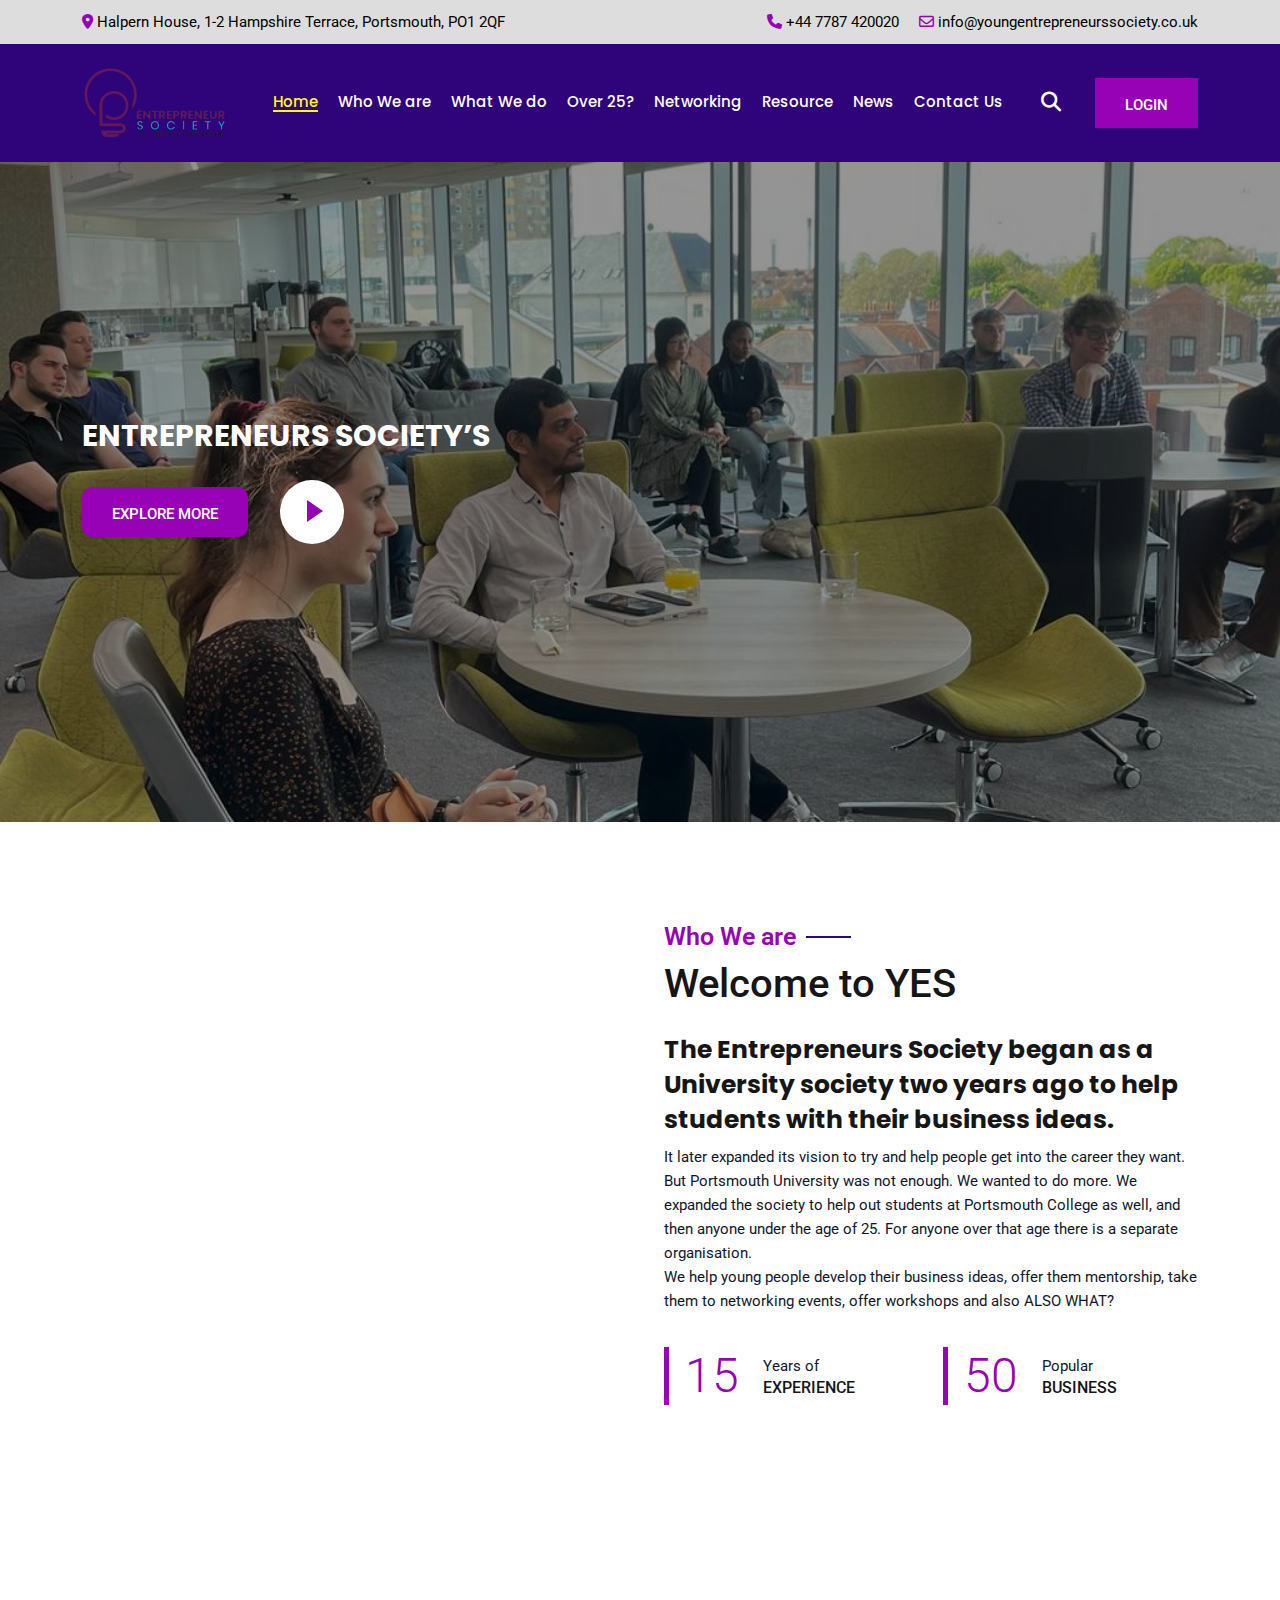
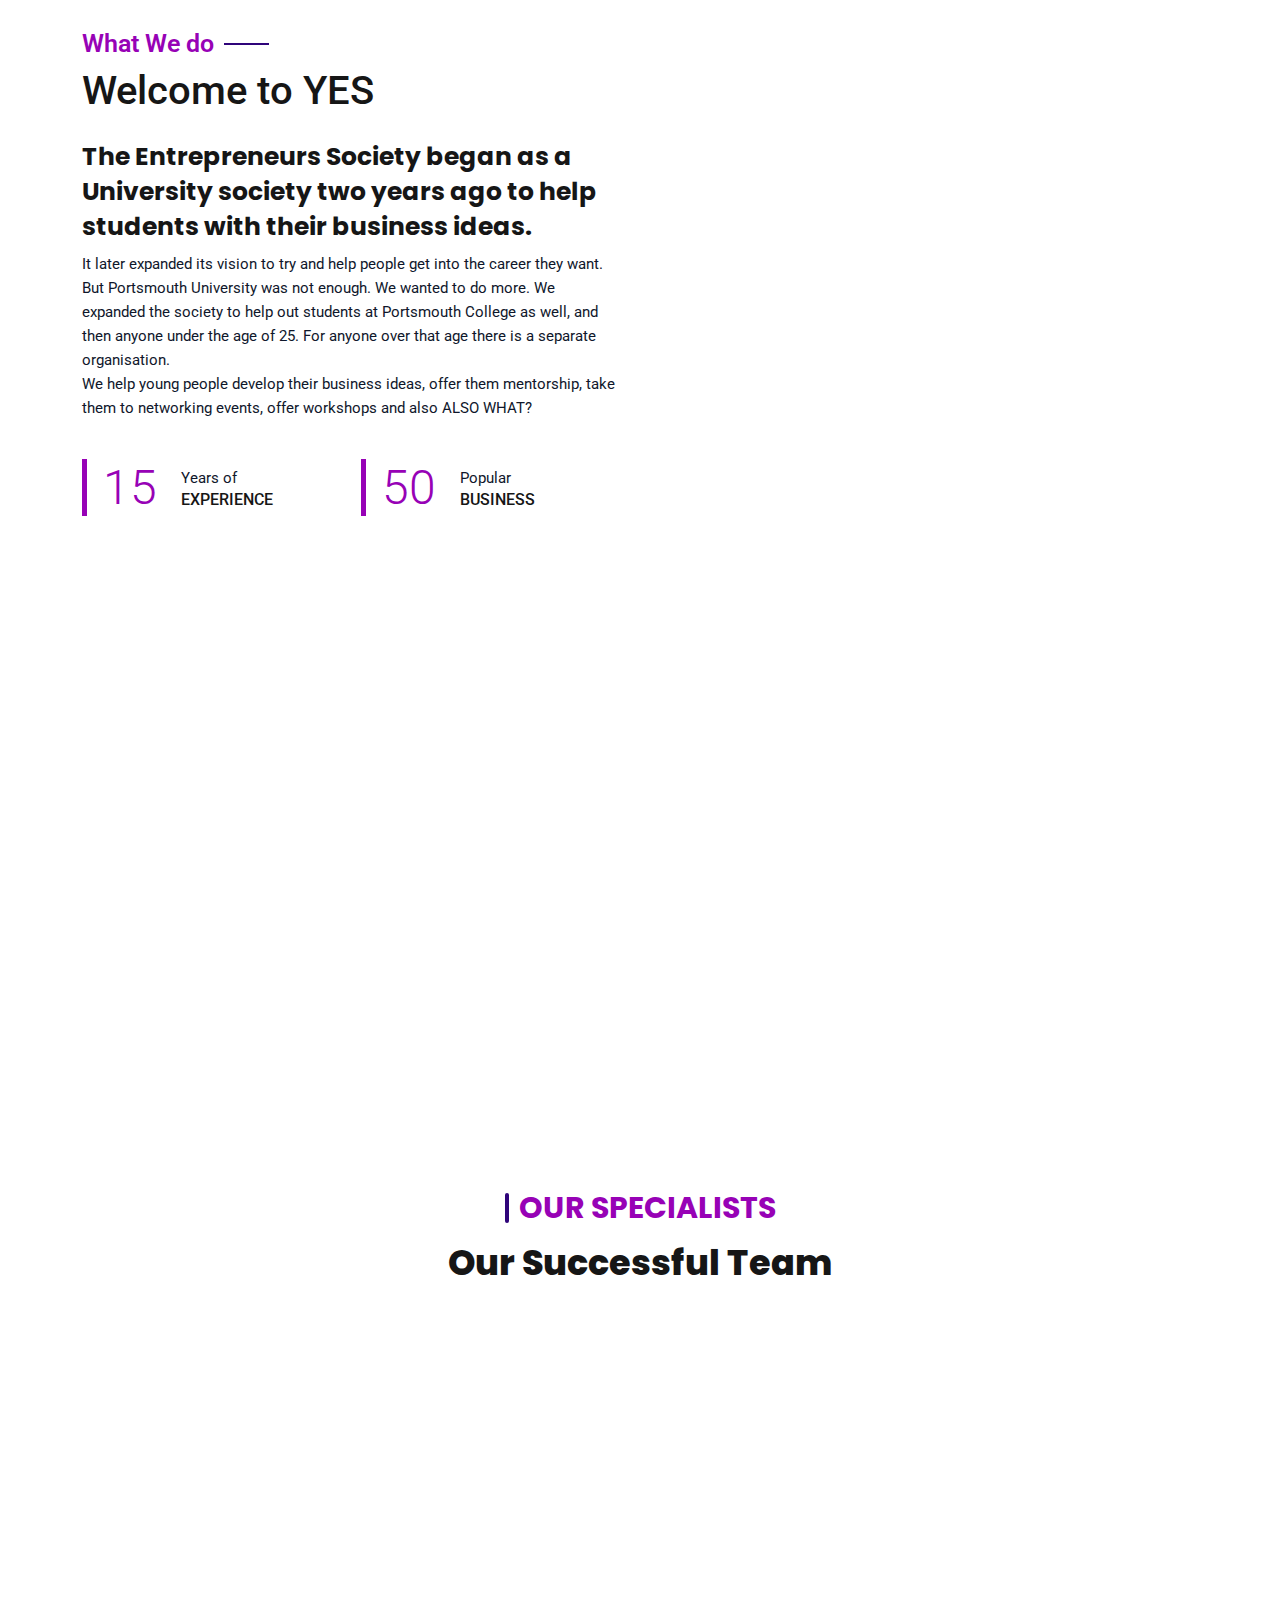
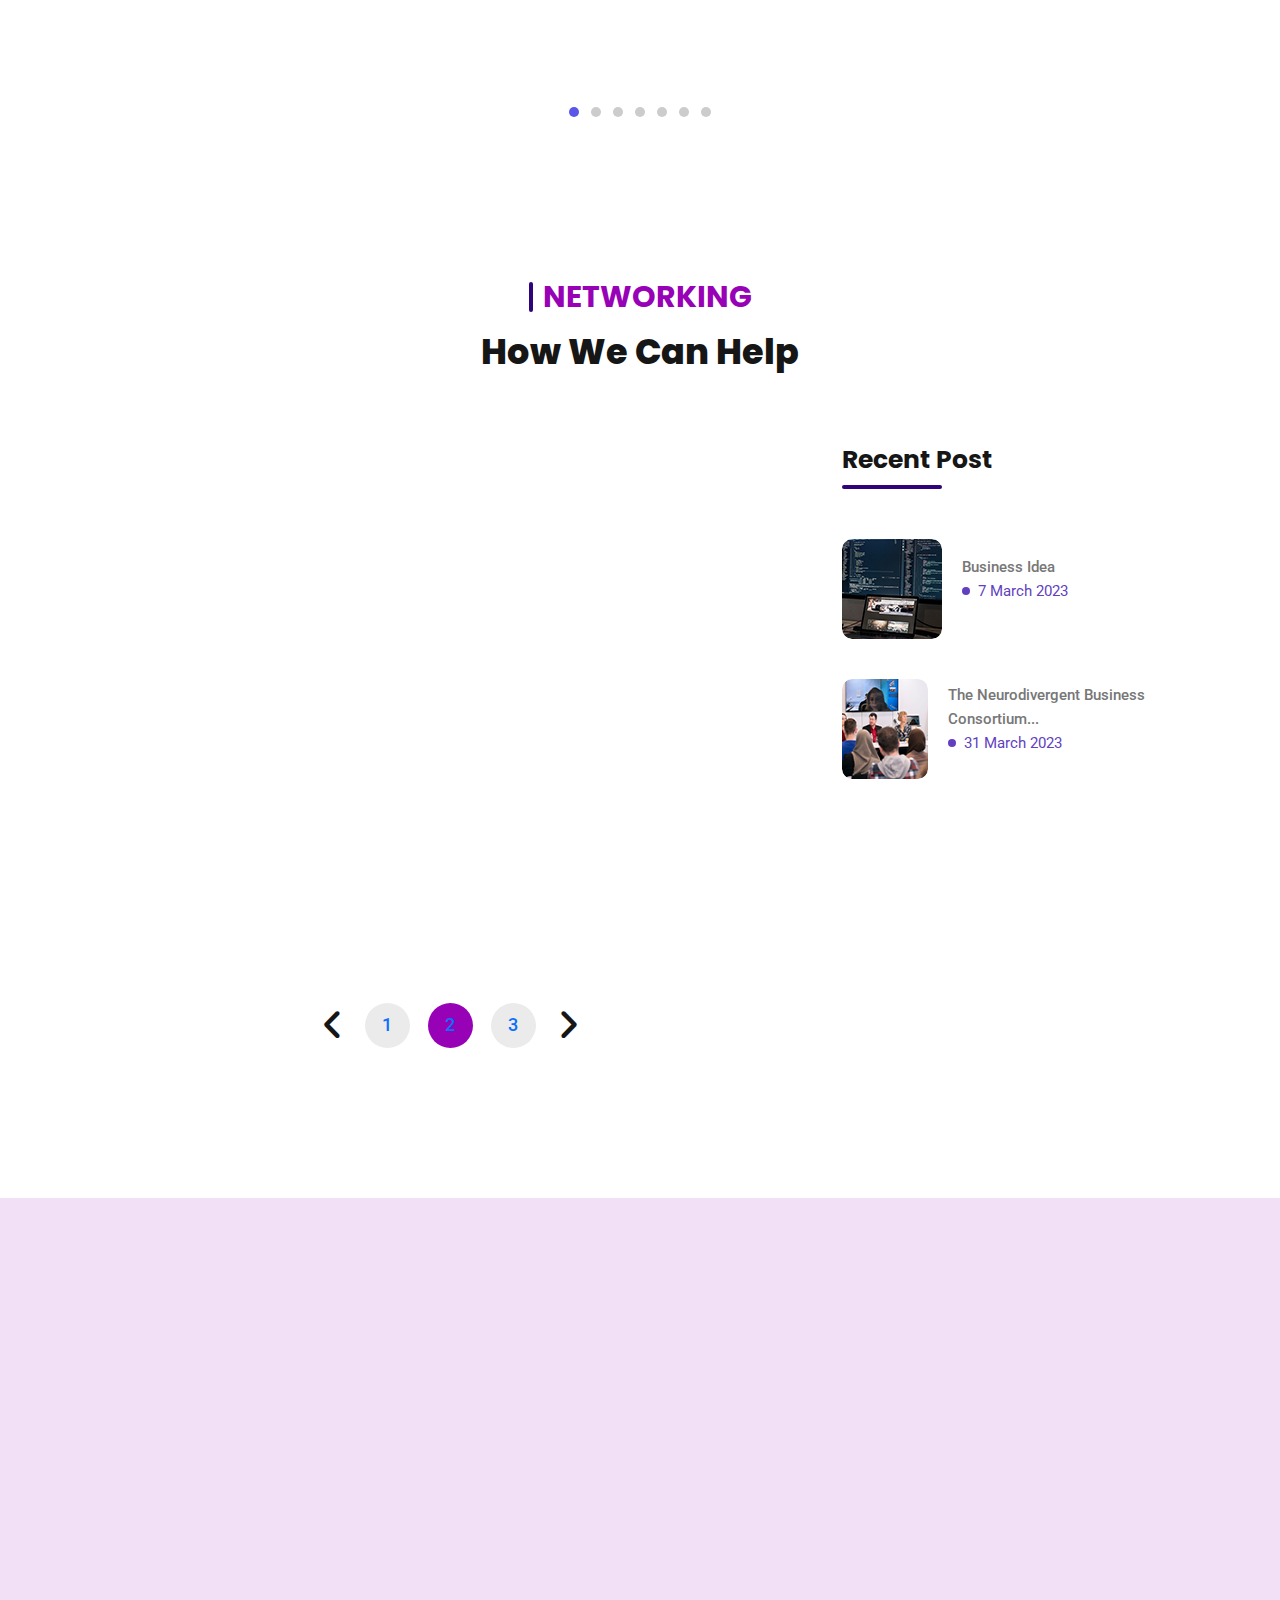
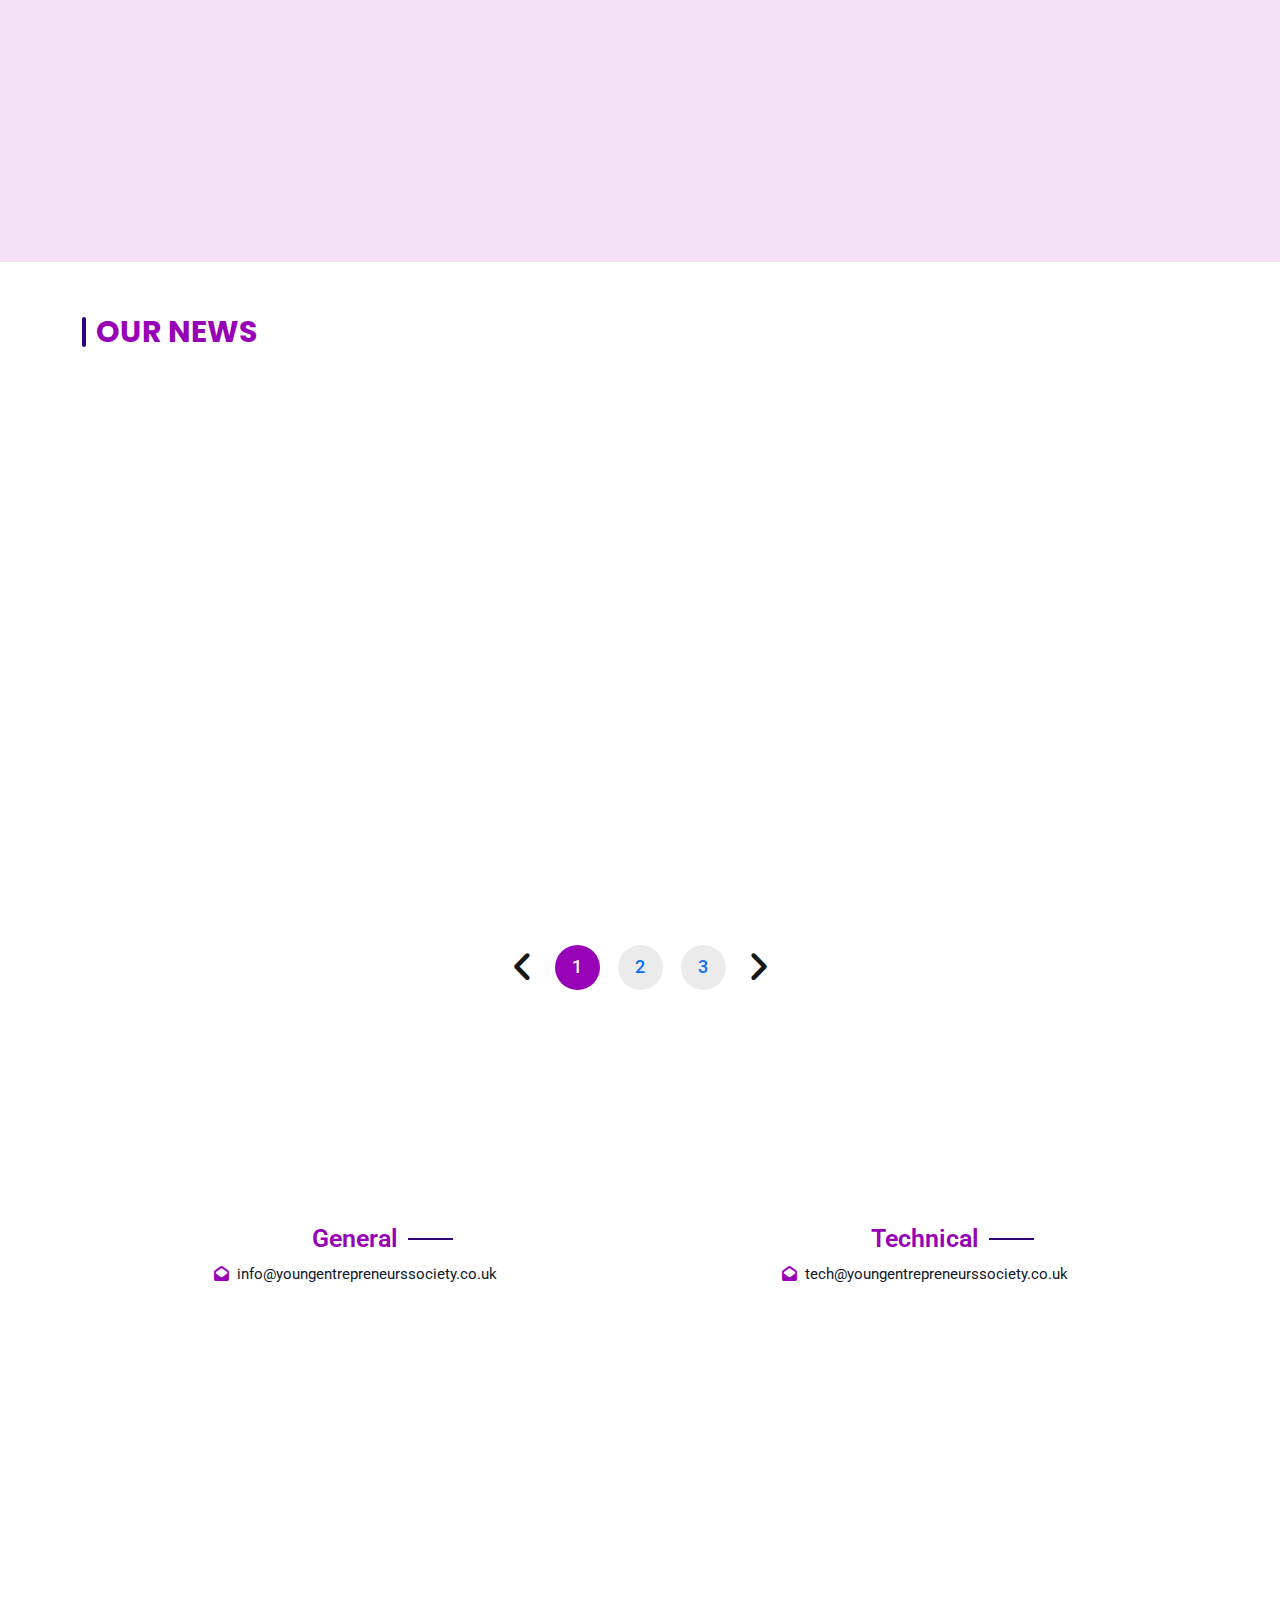
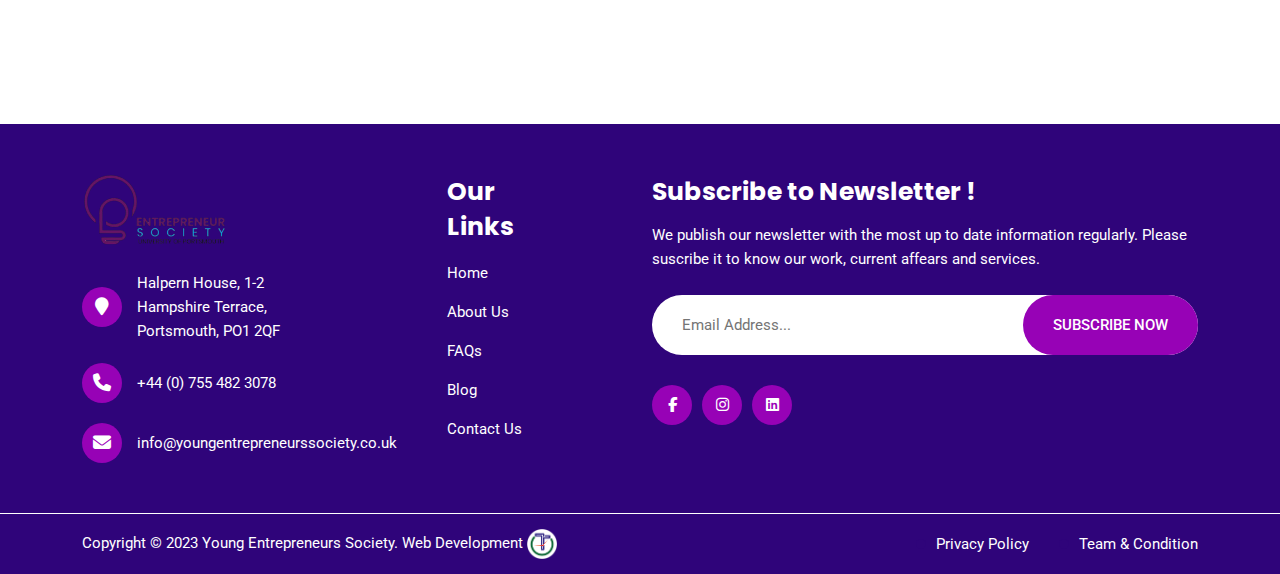
==== index.html @ 1c24e692 "first commit" ====
<!DOCTYPE html>
<html lang="en">

<head>
    <title>YES</title>
    <meta name="keywords" content="YES" />
    <meta name="description" content="YES" />
    <meta name="viewport" content="width=device-width, initial-scale=1, maximum-scale=1" />

    <!-- FavIcon CSS -->
    <link rel="icon" href="assets/images/favicon2.png" type="image/gif" sizes="16x16">

    <!--Bootstrap CSS-->
    <link rel="stylesheet" type="text/css" href="assets/css/bootstrap.min.css">

    <!--Google Fonts CSS-->
    <link rel="preconnect" href="https://fonts.googleapis.com">
    <link rel="preconnect" href="https://fonts.gstatic.com" crossorigin>
    <link
        href="https://fonts.googleapis.com/css2?family=Poppins:ital,wght@0,100;0,200;0,300;0,400;0,500;0,600;0,700;0,800;0,900;1,100;1,200;1,300;1,400;1,500;1,600;1,700;1,800;1,900&family=Roboto:ital,wght@0,100;0,300;0,400;0,500;0,700;0,900;1,100;1,300;1,400;1,500;1,700;1,900&display=swap"
        rel="stylesheet">

    <!--Font Awesome Icon CSS-->
    <!--Font Awesome Icon CSS-->
    <link rel="stylesheet" type="text/css"
        href="https://cdnjs.cloudflare.com/ajax/libs/font-awesome/6.4.0/css/all.min.css">

    <!-- Slick Slider CSS -->
    <link rel="stylesheet" type="text/css" href="assets/css/slick.css">
    <link rel="stylesheet" type="text/css" href="assets/css/slick-theme.css">
    <!-- Slick Slider CSS -->
    <link rel="stylesheet" type="text/css" href="assets/css/owl.carousel.min.css">
    <link rel="stylesheet" type="text/css" href="assets/css/owl.theme.default.min.css">

    <!-- Wow Animation CSS -->
    <link rel="stylesheet" type="text/css" href="assets/css/animate.min.css">

    <!-- Magnific Popup CSS -->
    <link rel="stylesheet" type="text/css" href="assets/css/magnific-popup.min.css">

    <!-- Main Style CSS  -->
    <link rel="stylesheet" type="text/css" href="assets/css/style.css">
</head>

<body>

    <div class="top-bar">
        <div class="container">
            <div class="row">
                <div class="col-md-6">
                    <div class="top-location">
                        <a href="#">
                            <i class="fa-solid fa-location-dot"></i>
                            Halpern House, 1-2 Hampshire Terrace, Portsmouth, PO1 2QF
                        </a>
                    </div>
                </div>
                <div class="col-md-6 text-end">
                    <div class="top-location">

                        <a href="tel:02380 80220127">

                            <i class="fas fa-phone"></i>
                            +44 7787 420020
                        </a>
                        <a class="ms-3" href="mailto:westquay@kwackers.co.uk">
                            <i class="fa-regular fa-envelope"></i>
                            info@youngentrepreneurssociety.co.uk
                        </a>
                    </div>
                </div>
            </div>
        </div>
    </div>
   
    <!-- Header Start -->
<header class="site-header-two">
    <!--Navbar Start  -->
    <div class="header-bottom-two">
        <div class="container">
            <div class="row align-items-center">
                <div class="col-xl-2 col-lg-2">
                    <!-- Sit Logo Start -->
                    <div class="site-branding-two">
                        <a href="index.html" title="Morbizz">
                            <img src="assets/images/YES.png" alt="Logo" style="width: 150px;">
                            <!-- <img src="assets/images/logo_white-two.png" alt="Logo"> -->
                            <img src="assets/images/YES.png" class="sticky-logo-two" alt="Logo">
                        </a>
                    </div>
                    <!-- Sit Logo End -->
                </div>
                <div class="col-xl-10 col-lg-10">
                    <div class="header-menu-two">
                        <nav class="main-navigation-two">
                            <button class="toggle-button-two">
                                <span></span>
                                <span class="toggle-width-two"></span>
                                <span></span>
                            </button>
                           <ul class="menu">
                            <li class="sub-items-two active">
                                <a href="index.html" title="Home">Home</a>
                             
                                </li>
                                <li class="sub-items-two">
                                    <a href="we-are.html" title="About Us">Who We are</a>
                              
                                    </li>
                               <li class="sub-items-two">
                                <a href="we-do.html" title="Services">What We do</a>
                                </li>
                                <li class="sub-items-two">
                                    <a href="over-25.html" title="Pages">Over 25?</a>

                                </li>
                                <li class="sub-items-two">
                                    <a href="networking.html" title="Pages">Networking</a>

                                </li>
                               <li class="sub-items-two">
                                    <a href="resource.html"   title="Pages">Resource</a>

                                </li>
                                <li class="sub-items-two">
                                    <a href="news.html" title="Blog">News</a>
      
                                </li>
                                <li class="sub-items-two">
                                    <a href="contact.html" title="Contact Us">Contact Us</a>
          
                                </li>
                           </ul> 
                        </nav>
                        
                        <div class="search-box-two">
                            <div class="search-icon-two">
                                <a href="javascript:void(0);" title="Search"><i class="fa fa-search" aria-hidden="true"></i></a>
                            </div>
                            <div class="search-input-two">
                                <div class="search-input-box-two">
                                    <form>
                                        <input type="text" name="search" class="form-input-two" placeholder="Search Here..." required>
                                        <button type="submit" class="sec-btn-two"><span><i class="fa fa-search" aria-hidden="true"></i></span></button>
                                    </form>
                                </div>
                            </div>
                        </div>
                        
                        <div class="black-shadow-two"></div>
                         <div class="header-btn">
                                <button type="button" class="sec-btn-two rounded-0 border-0" data-bs-toggle="modal" data-bs-target="#exampleModal">
                                    Login
                                  </button>
                            </div>
                    </div>
                </div>
            </div>
        </div>
    </div>
    <!--Navbar End  -->
 </header>
<!-- Header End -->


<!--Banner Start-->
<section class="main-banner" id="banner">

    <div class="container">
        <div class="row align-items-center">
            <div class="col-lg-8 ">
                <div class="banner-content-two">
                    <div class="subtitle wow fadeInUp">
                        <!-- <div class="subtitle-line-two"></div> -->
                        <h2 class="h2-subtitle-two text-white">
                            <span class="wow fadeInUp" data-wow-delay=".1s">
                                Entrepreneurs Society’s<br>
                            </span>
                        </h2>
                    </div>
                    <div class="mt-4 common-more wow fadeInUp" data-wow-delay="1.05s">
                        <div class="d-flex align-items-center gap-3">

                            <a href="#" class="common-btn">Explore More</a>

                            <button type="button" class="btn-play ms-3">
                                <span></span>
                            </button>
                        </div>


                    </div>
                </div>
                <div class="col-lg-4 ">

                </div>

            </div>
        </div>
        </div>
</section>
<!--Banner End-->

    <!--About Start-->
    <section class="we-are pt-100 pb-100" id="we-are">

        <div class="container">
            <div class="row g-5 align-items-center">
                <div class="col-lg-6">
                    <div class="row g-3">
                        <div class="col-6 text-start">
                            <img class="img-fluid rounded w-100 wow zoomIn" data-wow-delay="0.1s"
                                src="assets/images/2.png">
                        </div>
                        <div class="col-6 text-start mt-auto">
                            <img class="img-fluid rounded w-75 wow zoomIn " data-wow-delay="0.3s"
                                src="assets/images/5.png">
                        </div>
                        <div class="col-6 text-end">
                            <img class="img-fluid rounded w-75 wow zoomIn mb-25" data-wow-delay="0.5s"
                                src="assets//images/3.png">
                        </div>
                        <div class="col-6 text-end">
                            <img class="img-fluid rounded w-100 wow zoomIn" data-wow-delay="0.7s"
                                src="assets/images/4.png">
                        </div>
                    </div>
                </div>
                <div class="col-lg-6">
                    <h5 class="section-title text-start text-primary-1 ">Who We are</h5>
                    <h1 class="mb-4">Welcome to YES</h1>
                    <h3 class="h3-title">
                        The Entrepreneurs Society began as a University society two years ago to help students with their business ideas.</h3>

                        <p>It later expanded its vision to try and help people get into the career they want. But Portsmouth University was not enough. We wanted to do more. We expanded the society to help out students at Portsmouth College as well, and then anyone under the age of 25. For anyone over that age there is a separate organisation. </p> 

                        <p>  We help young people develop their business ideas, offer them mentorship, take them to networking events, offer workshops and also 

                        ALSO WHAT? </p> 

                   

                    <div class="row g-4 mb-4 mt-10">
                        <div class="col-sm-6">
                            <div class="d-flex align-items-center border-start border-5 border-primary-1 px-3">
                                <h1 class="flex-shrink-0 display-5 text-primary-1 mb-0" data-toggle="counter-up">15</h1>
                                <div class="ps-4">
                                    <p class="mb-0">Years of</p>
                                    <h6 class="text-uppercase mb-0">Experience</h6>
                                </div>
                            </div>
                        </div>
                        <div class="col-sm-6">
                            <div class="d-flex align-items-center border-start border-5 border-primary-1 px-3">
                                <h1 class="flex-shrink-0 display-5 text-primary-1 mb-0" data-toggle="counter-up">50</h1>
                                <div class="ps-4">
                                    <p class="mb-0">Popular</p>
                                    <h6 class="text-uppercase mb-0">Business</h6>
                                </div>
                            </div>
                        </div>
                    </div>

                </div>
            </div>
        </div>

    </section>

    <!--About End-->

     <!--About Start-->
     <section class="we-do pt-100 pb-100" id="we-do">

        <div class="container">
            <div class="row g-5 align-items-center">
                <div class="col-lg-6">
                    <h5 class="section-title text-start text-primary-1 ">What We do </h5>
                    <h1 class="mb-4">Welcome to YES</h1>
                             <h3 class="h3-title">
                        The Entrepreneurs Society began as a University society two years ago to help students with their business ideas.</h3>

                        <p>It later expanded its vision to try and help people get into the career they want. But Portsmouth University was not enough. We wanted to do more. We expanded the society to help out students at Portsmouth College as well, and then anyone under the age of 25. For anyone over that age there is a separate organisation. </p> 

                        <p>  We help young people develop their business ideas, offer them mentorship, take them to networking events, offer workshops and also 

                        ALSO WHAT? </p> 

                    <div class="row g-4 mb-4 mt-15">
                        <div class="col-sm-6">
                            <div class="d-flex align-items-center border-start border-5 border-primary-1 px-3">
                                <h1 class="flex-shrink-0 display-5 text-primary-1 mb-0" data-toggle="counter-up">15</h1>
                                <div class="ps-4">
                                    <p class="mb-0">Years of</p>
                                    <h6 class="text-uppercase mb-0">Experience</h6>
                                </div>
                            </div>
                        </div>
                        <div class="col-sm-6">
                            <div class="d-flex align-items-center border-start border-5 border-primary-1 px-3">
                                <h1 class="flex-shrink-0 display-5 text-primary-1 mb-0" data-toggle="counter-up">50</h1>
                                <div class="ps-4">
                                    <p class="mb-0">Popular</p>
                                    <h6 class="text-uppercase mb-0">Business</h6>
                                </div>
                            </div>
                        </div>
                    </div>

                </div>
                <div class="col-lg-6">
                    <div class="row g-3">
                        <div class="col-6 text-start">
                            <img class="img-fluid rounded w-100 wow zoomIn" data-wow-delay="0.1s"
                                src="assets/images/2.png">
                        </div>
                        <div class="col-6 text-start mt-auto">
                            <img class="img-fluid rounded w-75 wow zoomIn " data-wow-delay="0.3s"
                                src="assets/images/5.png">
                        </div>
                        <div class="col-6 text-end">
                            <img class="img-fluid rounded w-75 wow zoomIn mb-25" data-wow-delay="0.5s"
                                src="assets//images/3.png">
                        </div>
                        <div class="col-6 text-end">
                            <img class="img-fluid rounded w-100 wow zoomIn" data-wow-delay="0.7s"
                                src="assets/images/4.png">
                        </div>
                    </div>
                </div>
               
            </div>
        </div>

    </section>

    <!--About End-->

 
<!--About Start-->
<section class="over-25" id="over-25">
    <div class="container">
        <div class="row align-items-center">
            <div class="col-lg-6">
                <div class="about-img-two wow fadeInLeft" data-wow-delay=".4s">
                    <img src="assets/images/about-img-part1-two.png" alt="About Us">
                    <img src="assets/images/about-img-part2-two.png" class="about-img-part2-two" alt="About Us">
                </div>
            </div>
            <div class="col-lg-6">
                <div class="about-content-two wow fadeInRight" data-wow-delay=".4s ">
                    <div class="about-title-two">
                        <div class="subtitle">
                            <div class="subtitle-line-two"></div>
                            <h2 class="h2-subtitle-two">over 25</h2>
                        </div>
                        <h2 class="h2-title">To the people who are seeing this site and are over 25 years old we can still help you.
                        </h2>
                    </div>
                    <div class="points-two">
                        <ul>
                            <li>
                                <div class="point-circle"></div><p>There are organisations that work with older entrepreneurs we can pass you onto.</p>
                            </li>
                            <li>
                                <div class="point-circle"></div><p>Feel free to get in touch with us, tell us who you are and we will point you in the right direction.</p>
                            </li>
                        </ul>
                    </div>
                </div>
            </div>
        </div>
    </div>
</section>

         <!--Team Start-->
<section class="team pt-100  pb-100" id="team">

    <div class="container">
        <div class="row">
            <div class="col-lg-12">
                <div class="team-title-two text-center">
                    <div class="subtitle">
                        <div class="subtitle-line-two"></div>
                        <h2 class="h2-subtitle-two">Our Specialists</h2>
                    </div>
                    <h2 class="h2-title">Our Successful Team</h2>
                </div>
            </div>
        </div>
        <div class="row team-slider">
            <div class="col-lg-3 col-md-6 col-sm-6">
                <div class="team-box-two wow fadeInUp" data-wow-delay=".4s">
                    <div class="team-img-two">
                        <img src="assets/images/turin-profile.png" alt="Member">
                    </div>
                    <div class="team-social-two">
                        <ul>
                            <li>
                                <a href="javascript:void(0);"><i class="fa-brands fa-facebook-f"></i></a>
                            </li>
                            <li>
                                <a href="javascript:void(0);"><i class="fa-brands fa-instagram"></i></a>
                            </li>
                            <li>
                                <a href="javascript:void(0);"><i class="fa-brands fa-twitter"></i></a>
                            </li>
                        </ul>
                    </div>
                    <a href="team-detail-02.html"><h3 class="h3-title">Jack Smith </h3></a>
                    <span>President </span>
                </div>
            </div>
            <div class="col-lg-3 col-md-6 col-sm-6">
                <div class="team-box-two wow fadeInDown" data-wow-delay=".4s">
                    <div class="team-img-two">
                        <img src="assets/images/turin-profile.png" alt="Member">
                    </div>
                    <div class="team-social-two">
                        <ul>
                            <li>
                                <a href="javascript:void(0);"><i class="fa-brands fa-facebook-f"></i></a>
                            </li>
                            <li>
                                <a href="javascript:void(0);"><i class="fa-brands fa-instagram"></i></a>
                            </li>
                            <li>
                                <a href="javascript:void(0);"><i class="fa-brands fa-twitter"></i></a>
                            </li>
                        </ul>
                    </div>
                    <a href="team-detail-02.html"><h3 class="h3-title">Joe Penrose</h3></a>
                    <span> Vice President </span>
                </div>
            </div>
            <div class="col-lg-3 col-md-6 col-sm-6">
                <div class="team-box-two wow fadeInUp" data-wow-delay=".4s">
                    <div class="team-img-two">
                        <img src="assets/images/turin-profile.png" alt="Member">
                    </div>
                    <div class="team-social-two">
                        <ul>
                            <li>
                                <a href="javascript:void(0);"><i class="fa-brands fa-facebook-f"></i></a>
                            </li>
                            <li>
                                <a href="javascript:void(0);"><i class="fa-brands fa-instagram"></i></a>
                            </li>
                            <li>
                                <a href="javascript:void(0);"><i class="fa-brands fa-twitter"></i></a>
                            </li>
                        </ul>
                    </div>
                    <a href="team-detail-02.html"><h3 class="h3-title">Elizabeth Bell</h3></a>
                    <span>Social media</span>
                </div>
            </div>
            <div class="col-lg-3 col-md-6 col-sm-6">
                <div class="team-box-two wow fadeInDown" data-wow-delay=".4s">
                    <div class="team-img-two">
                        <img src="assets/images/turin-profile.png" alt="Member">
                    </div>
                    <div class="team-social-two">
                        <ul>
                            <li>
                                <a href="javascript:void(0);"><i class="fa-brands fa-facebook-f"></i></a>
                            </li>
                            <li>
                                <a href="javascript:void(0);"><i class="fa-brands fa-instagram"></i></a>
                            </li>
                            <li>
                                <a href="javascript:void(0);"><i class="fa-brands fa-twitter"></i></a>
                            </li>
                        </ul>
                    </div>
                    <a href="team-detail-02.html"><h3 class="h3-title">Conner Irvine</h3></a>
                    <span>Engagement officer</span>
                </div>
            </div>
            <div class="col-lg-3 col-md-6 col-sm-6">
                <div class="team-box-two wow fadeInUp" data-wow-delay=".4s">
                    <div class="team-img-two">
                        <img src="assets/images/turin-profile.png" alt="Member">
                    </div>
                    <div class="team-social-two">
                        <ul>
                            <li>
                                <a href="javascript:void(0);"><i class="fa-brands fa-facebook-f"></i></a>
                            </li>
                            <li>
                                <a href="javascript:void(0);"><i class="fa-brands fa-instagram"></i></a>
                            </li>
                            <li>
                                <a href="javascript:void(0);"><i class="fa-brands fa-twitter"></i></a>
                            </li>
                        </ul>
                    </div>
                    <a href="team-detail-02.html"><h3 class="h3-title">Abigail Norman</h3></a>
                    <span>Head of media</span>
                </div>
            </div>
            <div class="col-lg-3 col-md-6 col-sm-6">
                <div class="team-box-two wow fadeInDown" data-wow-delay=".4s">
                    <div class="team-img-two">
                        <img src="assets/images/turin-profile.png" alt="Member">
                    </div>
                    <div class="team-social-two">
                        <ul>
                            <li>
                                <a href="javascript:void(0);"><i class="fa-brands fa-facebook-f"></i></a>
                            </li>
                            <li>
                                <a href="javascript:void(0);"><i class="fa-brands fa-instagram"></i></a>
                            </li>
                            <li>
                                <a href="javascript:void(0);"><i class="fa-brands fa-twitter"></i></a>
                            </li>
                        </ul>
                    </div>
                    <a href="team-detail-02.html"><h3 class="h3-title">Jacob Short</h3></a>
                    <span>Head of political relations</span>
                </div>
            </div>
            <div class="col-lg-3 col-md-6 col-sm-6">
                <div class="team-box-two wow fadeInUp" data-wow-delay=".4s">
                    <div class="team-img-two">
                        <img src="assets/images/turin-profile.png" alt="Member">
                    </div>
                    <div class="team-social-two">
                        <ul>
                            <li>
                                <a href="javascript:void(0);"><i class="fa-brands fa-facebook-f"></i></a>
                            </li>
                            <li>
                                <a href="javascript:void(0);"><i class="fa-brands fa-instagram"></i></a>
                            </li>
                            <li>
                                <a href="javascript:void(0);"><i class="fa-brands fa-twitter"></i></a>
                            </li>
                        </ul>
                    </div>
                    <a href="team-detail-02.html"><h3 class="h3-title">unfilled</h3></a>
                    <span>Head of Charity relations</span>
                </div>
            </div>
        </div>
    </div>
</section>
<!--Team End-->
<!--About End-->
<section class="main-blog-detail-two networking pt-100  pb-100" id="networking">

    <div class="container">
        <div class="col-lg-12">
            <div class="team-title-two text-center">
                <div class="subtitle">
                    <div class="subtitle-line-two"></div>
                    <h2 class="h2-subtitle-two">Networking</h2>
                </div>
                <h2 class="h2-title">How We Can Help</h2>
            </div>
        </div>
        <div class="row">
            <!--Blog Detail Info Start-->
            
        <div class="col-xl-8 col-lg-7">
            
                <div class="blog-detail-box-two">
                    <div class="blog-detail-related-post-two">
  
                        <div class="row">
                           <div class="col-md-6 mb-3">
                                <div class="blog-box-two wow fadeInDown" data-wow-delay=".4s">
                                    <div class="blog-img-two">
                                        <img src="assets/images/blog-main-07.png" alt="Blog">
                                    </div>
                                    <div class="blog-box-content-two">
                                        <div class="blog-date-author-two">
                                            <div class="blog-date-two">
                                                <div class="blog-circle-two"></div>
                                                <a href="javascript:void(0);">7 March 2021</a>
                                            </div>
                                            <div class="blog-author-two">
                                                <div class="blog-circle-two"></div>
                                                <a href="javascript:void(0);">By Saikat Khan</a>
                                            </div>
                                        </div>
                                        <a href="#"><h3 class="h3-title">Business idea</h3></a>
                                        <p class="mb-2">We give people the opportunity to get out of their comfort zone and go to networking events, allowing them to mingle with like-minded people in business. You can talk about who you are and find people who can help you with your business idea...</p>
                                        <a href="#" class="btn-link-two">Read More</a>
                                    </div>
                                </div>
                           </div>
                           <div class="col-md-6 mb-3">
                            <div class="blog-box-two wow fadeInDown" data-wow-delay=".4s">
                                <div class="blog-img-two">
                                    <img src="assets/images/blog-main-07.png" alt="Blog">
                                </div>
                                <div class="blog-box-content-two">
                                    <div class="blog-date-author-two">
                                        <div class="blog-date-two">
                                            <div class="blog-circle-two"></div>
                                            <a href="javascript:void(0);">7 March 2021</a>
                                        </div>
                                        <div class="blog-author-two">
                                            <div class="blog-circle-two"></div>
                                            <a href="javascript:void(0);">By Saikat Khan</a>
                                        </div>
                                    </div>
                                    <a href="#"><h3 class="h3-title">Business idea</h3></a>
                                    <p class="mb-2">We give people the opportunity to get out of their comfort zone and go to networking events, allowing them to mingle with like-minded people in business. You can talk about who you are and find people who can help you with your business idea...</p>
                                    <a href="#" class="btn-link-two">Read More</a>
                                </div>
                            </div>
                       </div>

                           <div class="col-md-12">
                            <div class="blog-pagination-two">
                                <a href="blog.html" class="pagination-arrow-two"><i class="fa fa-angle-left" aria-hidden="true"></i></a>
                                <ul>
                                    <li ><a href="blog.html">1</a></li>
                                    <li class="active"><a href="blog-02.html">2</a></li>
                                    <li ><a href="blog-03.html">3</a></li>                                                     
                                </ul>
                                <a href="blog-03.html" class="pagination-arrow-two"><i class="fa fa-angle-right" aria-hidden="true"></i></a>
                            </div> 
                           </div>
                            
                     
                        </div>
                    </div>
                </div>
                
             
            </div>
            
            <!--Side Bar Start-->
            <div class="col-xl-4 col-lg-4">

                <div class="blog-recent-post-two">
                    <h3 class="h3-title">Recent Post</h3>
                    <div class="blog-side-line"></div>
                    <ul>
                        <li>
                            <div class="blog-recent-post-img-two">
                                <img src="assets/images/blog-side-01.png" alt="Blog">
                            </div>
                            <div class="blog-recent-post-title-two">
                                <a href="blog-detail.html"><span>Business Idea</span></a>
                                <div class="blog-date-two">
                                    <div class="blog-circle-two"></div>
                                    <a href="javascript:void(0);">7 March 2023</a>
                                </div>
                            </div>
                        </li>
                        <li>
                            <div class="blog-recent-post-img-two">
                                <img src="assets/images/blog-side-02.png" alt="Blog">
                            </div>
                            <div class="blog-recent-post-title-two">
                                <a href="blog-detail-02.html"><span>The Neurodivergent Business Consortium...</span></a>
                                <div class="blog-date-two">
                                    <div class="blog-circle-two"></div>
                                    <a href="javascript:void(0);">31 March 2023</a>
                                </div>
                            </div>
                        </li>

                    </ul>
                </div>

            </div>
        </div>
        
    </div>

    </section>
<!--Blog Detail Start-->
<section class="review pt-100 pb-100" id="review">
    <div class="container">
        <div class="text-center wow fadeInUp" data-wow-delay="0.1s">
            <h5 class="section-title text-center text-primary-1 ">HERE'S WHAT OUR CUSTOMER THINK
                </h5>
            <h1 class="mb-5">Customer Reviews</h1>
        </div>
        <div class="col-md-12">
            <div class="owl-carousel review-carousel wow fadeInUp" data-wow-delay="0.1s">
                <div class="review-item bg-white rounded p-4">
                    <div class="d-flex align-items-center mb-4">
                        <img class="flex-shrink-0 rounded-circle border p-1" src="assets/images/testimonial-1.jpg"
                            alt="">
                        <div class="ms-4">
                            <h5 class="client-name">Natalie
                                </h5>
                            <small>52 Reviews</small>
                        <div class="ratting">
                            <i class="fas fa-star"></i>
                            <i class="fas fa-star"></i>
                            <i class="fas fa-star"></i>
                            <i class="fas fa-star"></i>
                            <i class="fas fa-star"></i>
                        </div>
                            </div>
                    </div>
                    <p class="mb-0">This page will include references from society members. Phillip currently has the reviews from people who are already members.</p>
                </div>
                <div class="review-item bg-white rounded p-4">
                    <div class="d-flex align-items-center mb-4">
                        <img class="flex-shrink-0 rounded-circle border p-1" src="assets/images/testimonial-2.jpg" alt="">
                        <div class="ms-4">
                            <h5 class="client-name">Dee James</h5>
                            
                            <small>52 Reviews</small>
                        <div class="ratting">
                            <i class="fas fa-star"></i>
                            <i class="fas fa-star"></i>
                            <i class="fas fa-star"></i>
                            <i class="fas fa-star"></i>
                            <i class="fas fa-star"></i>
                        </div>
                            </div>
                    </div>
                    <p class="mb-0">This page will include references from society members. Phillip currently has the reviews from people who are already members.</p>
                </div>
                
                <div class="review-item bg-white rounded p-4">
                    <div class="d-flex align-items-center mb-4">
                        <img class="flex-shrink-0 rounded-circle border p-1" src="assets/images/testimonial-1.jpg"
                            alt="">
                        <div class="ms-4">
                            <h5 class="client-name">Natalie
                                </h5>
                            <small>52 Reviews</small>
                        <div class="ratting">
                            <i class="fas fa-star"></i>
                            <i class="fas fa-star"></i>
                            <i class="fas fa-star"></i>
                            <i class="fas fa-star"></i>
                            <i class="fas fa-star"></i>
                        </div>
                            </div>
                    </div>
                    <p class="mb-0">This page will include references from society members. Phillip currently has the reviews from people who are already members.</p>
                </div>
                <div class="review-item bg-white rounded p-4">
                    <div class="d-flex align-items-center mb-4">
                        <img class="flex-shrink-0 rounded-circle border p-1" src="assets/images/testimonial-2.jpg" alt="">
                        <div class="ms-4">
                            <h5 class="client-name">Dee James</h5>
                            
                            <small>52 Reviews</small>
                        <div class="ratting">
                            <i class="fas fa-star"></i>
                            <i class="fas fa-star"></i>
                            <i class="fas fa-star"></i>
                            <i class="fas fa-star"></i>
                            <i class="fas fa-star"></i>
                        </div>
                            </div>
                    </div>
                    <p class="mb-0">This page will include references from society members. Phillip currently has the reviews from people who are already members.</p>
                </div>
                
                
            </div>
        </div>
    </div>
</section> 
<!--Blog Detail Start-->
<!--Blog Detail Start-->
<section class="news" id="news">
   
    <div class="container">
        <div class="row">
            <!--Blog Detail Info Start-->
            
        <div class="col-xl-12">
                <div class="blog-detail-box-two">
                    
                    <!--Related Post-->
                    <div class="blog-detail-related-post-two pt-0">
                        <div class="row">
                            <div class="col-lg-12">
                                <div class="blog-detail-related-post-title-two">
                                    <div class="subtitle">
                                        <div class="subtitle-line-two"></div>
                                        <h2 class="h2-subtitle-two">Our News</h2>
                                    </div>
                            
                                </div>
                            </div>
                        </div>
                        <div class="row pt-50">
                            <div class="col-xl-4 col-lg-6 mb-3">
                                <div class="blog-box-two wow fadeInUp" data-wow-delay=".4s">
                                    <div class="blog-img-two">
                                        <img src="assets/images/blog-details-02.png" alt="Blog">
                                        <div class="blog-tag-two">
                                            <a href="javascript:void(0);">Event</a>
                                        </div>
                                    </div>
                                    <div class="blog-box-content-two">
                                        <div class="blog-date-author-two">
                                            <div class="blog-date-two">
                                                <div class="blog-circle-two"></div>
                                                <a href="javascript:void(0);">31 March 2023</a>
                                            </div>
                                            <div class="blog-author-two">
                                                <div class="blog-circle-two"></div>
                                                <a href="javascript:void(0);">By Dr </a>
                                            </div>
                                        </div>
                                        <a href="#"><h3 class="h3-title">We help young people develop their business ideas... </h3></a>
                                        <a href="#" class="btn-link-two">Read More</a>
                                    </div>
                                </div>
                            </div>
                            <div class="col-xl-4 col-lg-6 mb-3">
                                <div class="blog-box-two wow fadeInUp" data-wow-delay=".4s">
                                    <div class="blog-img-two">
                                        <img src="assets/images/blog-details-02.png" alt="Blog">
                                        <div class="blog-tag-two">
                                            <a href="javascript:void(0);">Event</a>
                                        </div>
                                    </div>
                                    <div class="blog-box-content-two">
                                        <div class="blog-date-author-two">
                                            <div class="blog-date-two">
                                                <div class="blog-circle-two"></div>
                                                <a href="javascript:void(0);">31 March 2023</a>
                                            </div>
                                            <div class="blog-author-two">
                                                <div class="blog-circle-two"></div>
                                                <a href="javascript:void(0);">By Dr </a>
                                            </div>
                                        </div>
                                        <a href="#"><h3 class="h3-title">We help young people develop their business ideas... </h3></a>
                                        <a href="#" class="btn-link-two">Read More</a>
                                    </div>
                                </div>
                            </div>
                            <div class="col-xl-4 col-lg-6 mb-3">
                                <div class="blog-box-two wow fadeInUp" data-wow-delay=".4s">
                                    <div class="blog-img-two">
                                        <img src="assets/images/blog-details-02.png" alt="Blog">
                                        <div class="blog-tag-two">
                                            <a href="javascript:void(0);">Event</a>
                                        </div>
                                    </div>
                                    <div class="blog-box-content-two">
                                        <div class="blog-date-author-two">
                                            <div class="blog-date-two">
                                                <div class="blog-circle-two"></div>
                                                <a href="javascript:void(0);">31 March 2023</a>
                                            </div>
                                            <div class="blog-author-two">
                                                <div class="blog-circle-two"></div>
                                                <a href="javascript:void(0);">By Dr </a>
                                            </div>
                                        </div>
                                        <a href="#"><h3 class="h3-title">We help young people develop their business ideas... </h3></a>
                                        <a href="#" class="btn-link-two">Read More</a>
                                    </div>
                                </div>
                            </div>
       
                            
                        </div>
                        <div class="blog-pagination-two text-center">
                            <a href="javascript:void(0);" class="pagination-arrow-two"><i class="fa fa-angle-left" aria-hidden="true"></i></a>
                            <ul>
                                <li class="active"> 1</li>
                                <li><a href="blog-02.html">2</a></li>
                                <li><a href="blog-03.html">3</a></li>                                                     
                            </ul>
                            <a href="blog-02.html" class="pagination-arrow-two"><i class="fa fa-angle-right" aria-hidden="true"></i></a>
                        </div>
                    
                    </div>

                </div>
            </div>
            

        </div>
    </div>
</section>
<!--Blog Detail End-->

   
       <!-- Contact Start -->
    <section class="contact pt-100 pb-50" id="contact">
        <div class="container">
            <div class="text-center wow fadeInUp" data-wow-delay="0.1s">
                <h5 class="section-title text-center text-primary-1 ">Contact Us
                </h5>
                <h1 class="mb-5">Contact For Any Query</h1>
            </div>
            <div class="row g-4">
                <div class="col-12">
                    <div class="row gy-4">

                        <div class="col-md-6 text-center">
                            <h5 class="section-title  text-start text-primary-1 ">General</h5>
                            <p><i class="fa fa-envelope-open text-primary-1  me-2"></i>info@youngentrepreneurssociety.co.uk</p>
                        </div>
                        <div class="col-md-6 text-center">
                            <h5 class="section-title  text-start text-primary-1 ">Technical</h5>
                            <p><i class="fa fa-envelope-open text-primary-1  me-2"></i>tech@youngentrepreneurssociety.co.uk</p>
                        </div>
                    </div>
                </div>
                <div class="col-md-6 wow fadeIn" data-wow-delay="0.1s">

                    <iframe class="position-relative rounded w-100 h-100"
                        src="https://www.google.com/maps/embed?pb=!1m18!1m12!1m3!1d2521.98635243049!2d-1.0953528999999997!3d50.7943615!2m3!1f0!2f0!3f0!3m2!1i1024!2i768!4f13.1!3m3!1m2!1s0x48745d9c64b2796d%3A0xf1c6602c5659c08!2sHouse%201%2C%202%20Hampshire%20Terrace%2C%20Southsea%2C%20Portsmouth%20PO1%202QF%2C%20UK!5e0!3m2!1sen!2sbd!4v1681573595176!5m2!1sen!2sbd"
                        style="min-height: 350px; border:0;" allowfullscreen="" aria-hidden="false"
                        tabindex="0"></iframe>
                </div>
                <div class="col-md-6">
                    <div class="wow fadeInUp" data-wow-delay="0.2s">
                        <form>
                            <div class="row g-3">
                                <div class="col-md-6">
                                    <div class="form-floating">
                                        <input type="text" class="form-control" id="name" placeholder="Your Name">
                                        <label for="name">Your Name</label>
                                    </div>
                                </div>
                                <div class="col-md-6">
                                    <div class="form-floating">
                                        <input type="email" class="form-control" id="email" placeholder="Your Email">
                                        <label for="email">Your Email</label>
                                    </div>
                                </div>
                                <div class="col-12">
                                    <div class="form-floating">
                                        <input type="text" class="form-control" id="subject" placeholder="Subject">
                                        <label for="subject">Subject</label>
                                    </div>
                                </div>
                                <div class="col-12">
                                    <div class="form-floating">
                                        <textarea class="form-control" placeholder="Leave a message here" id="message"
                                            style="height: 150px"></textarea>
                                        <label for="message">Message</label>
                                    </div>
                                </div>
                                <div class="col-12">
                                    <button class="btn common-btn w-100 py-3 rounded-0" type="submit">Send
                                        Message</button>
                                </div>
                            </div>
                        </form>
                    </div>
                </div>
            </div>
        </div>
    </section>
    <!-- Service End -->
        
 <!--Footer Start-->
<footer class="main-footer-two">

    <div class="container">
        <div class="row">
            <div class="col-lg-3 col-md-6">
                <div class="footer-logo-two">
                    <a href="index-02.html">
                        <img class="tri"; src="assets/images/YES.png" alt="" style="width: 150px; padding: -80px,"> 
                    </a>
                </div>
                <div class="footer-contact-two">
                    <ul>
                        <li>
                            <div class="footer-contact-icon-two">
                                <i class="fa fa-map-marker" aria-hidden="true"></i>
                            </div>
                            <span>Halpern House, 1-2 Hampshire Terrace, Portsmouth, PO1 2QF</span>
                        </li>
                        <li>
                            <div class="footer-contact-icon-two">
                                <i class="fa fa-phone" aria-hidden="true"></i>
                            </div>
                            <span>+44 (0) 755 482 3078</span>
                        </li>
                        <li>
                            <div class="footer-contact-icon-two">
                                <i class="fa fa-envelope" aria-hidden="true"></i>
                            </div>
                            <span>info@youngentrepreneurssociety.co.uk</span>
                        </li>
                    </ul>
                </div>
            </div>
            <div class="col-lg-3 col-md-6">
                <div class="footer-links-two">
                    <h3 class="h3-title">Our Links</h3>
                    <ul>
                        <li>
                            <a href="index-02.html"><div class="footer-link-hover-two"></div><span>Home</span></a>
                        </li>
                        <li>
                            <a href="about-us.html"><div class="footer-link-hover-two"></div><span>About Us</span></a>
                        </li>
                        <li>
                            <a href="faq.html"><div class="footer-link-hover-two"></div><span>FAQs</span></a>
                        </li>
                        <li>
                            <a href="blog.html"><div class="footer-link-hover-two"></div><span>Blog</span></a>
                        </li>
                        <li>
                            <a href="contact-us.html"><div class="footer-link-hover-two"></div><span>Contact Us</span></a>
                        </li>
                    </ul>
                </div>
            </div>
            <div class="col-lg-6 col-md-12">
                <div class="footer-newsletter-two">
                    <h3 class="h3-title">Subscribe to Newsletter !</h3>
                    <p>We publish our newsletter with the most up to date information regularly. Please suscribe it to know our work, current affears and services.</p>
                    <div class="footer-newsletter-form-two">
                        <input type="email" name="email" class="form-input-two subscribe-input" placeholder="Email Address..." required>
                        <button type="submit" class="sec-btn-two">Subscribe Now</button>
                    </div>
                    <div class="footer-social-media-two">
                        <ul>
                            <li>
                                <a href="javascript:void(0);"><i class="fa-brands fa-facebook-f"></i></a>
                            </li>
                            <li>
                                <a href="javascript:void(0);"><i class="fa-brands fa-instagram"></i></a>
                            </li>
                            <li>
                                <a href="javascript:void(0);"> <i class="fa-brands fa-linkedin"></i> </a>
                            </li>
                        </ul>
                    </div>
                </div>
            </div>
        </div>
    </div>
    <div class="footer-copyright-two">
        <div class="container">
            <div class="row align-items-center">
                <div class="col-lg-6 col-md-7">
                    <div class="copyright-text-two">
                        <span>Copyright &copy; 2023 Young Entrepreneurs Society. Web Development <a href="https://timerni.com/"> <img class="tri"; src="assets/images/Tri_logo.png" alt="" style="width: 30px; padding: 20px,"> </a></span>
                    </div>
                </div>
                <div class="col-lg-6 col-md-5">
                    <div class="copyright-links-two">
                        <ul>
                            <li><a href="https://timerni.com/setting/privacy-policy">Privacy Policy</a></li>
                            <li><a href="https://timerni.com/setting/terms-condition">Team & Condition</a></li>
                        </ul>
                    </div>
                </div>
            </div>
        </div>
    </div>
</footer>
<!--Footer End-->
 
<!-- Modal -->
<div class="modal fade" id="exampleModal" tabindex="-1" aria-labelledby="exampleModalLabel" aria-hidden="true">
    <div class="modal-dialog modal-dialog-centered">
      <div class="modal-content">
        <div class="modal-header">
          <button type="button" class="btn-close" data-bs-dismiss="modal" aria-label="Close"></button>
        </div>
        <div class="modal-body">
            <div class="login-register-border" id="loginbox">
                <div class="login-register-content">
                  <div class="login-register-title mb-20">
                    <h2>Login</h2>
                    <p>Welcome back! Please enter your username and password to login. </p>
                  </div>
                  <div class="login-register-style login-register-pr">
                    <form action="#" method="post">
                      <div class="login-register-input">
                        <input type="text" name="user-name" placeholder="Username or email address">
                      </div>
                      <div class="login-register-input">
                        <input type="password" name="user-password" placeholder="Password">
                        <div class="forgot">
                          <a href="#">Forgot?</a>
                        </div>
                      </div>
                      <div class="remember-me-btn">
                        <input id="checkbox" type="checkbox">
                        <label for="checkbox">Remember me</label>
                      </div>
                      <div class="btn-style-3 mt-15">
                        <button class="btn"  type="button">Login</button>
                      </div>
                      <div class="signup-link text-center mt-20">Not a member? <a onClick="$('#loginbox').hide(); $('#signupbox').show()">Signup now</a></div>
                    </form>
                  </div>
                </div>
              </div>
            <div class="login-register-border"  id="signupbox" style="display:none;">
                <div class="login-register-content">
                  <div class="login-register-title mb-20">
                    <h2>Register</h2>
                    <p>Create new account today to reap the benefits of a personalized shopping experience. </p>
                  </div>
                  <div class="login-register-style login-register-pr">
                    <form action="#" method="post">
                      <div class="login-register-input">
                        <input type="text" name="user-name" placeholder="Username ">
                      </div>
                      <div class="login-register-input">
                        <input type="text" name="user-email" placeholder="Email address">
                      </div>
                      <div class="login-register-input">
                        <input type="password" name="user-password" placeholder="Password">
                      </div>
            
                      <div class="login-register-input">
                        <input type="password" name="conf-password" placeholder="confirm-password">
                      </div>
            
                      <div class="btn-style-3 mt-15">
                        <button class="btn"  type="button">Register</button>
                      </div>
                      <div class="signup-link text-center mt-20">Alrady have a account? <a id="signinlink" href="#" onclick="$('#signupbox').hide(); $('#loginbox').show()">Login now</a></div>
                    </form>
                  </div>
                </div>
              </div>
              <div class="container d-none">    
                <div id="loginbox" style="margin-top:50px;" class="mainbox col-md-6 col-md-offset-3 col-sm-8 col-sm-offset-2">                    
                    <div class="panel panel-info" >
                            <div class="panel-heading">
                                <div class="panel-title">Sign In</div>
                                <div style="float:right; font-size: 80%; position: relative; top:-10px"><a href="#">Forgot password?</a></div>
                            </div>     
        
                            <div style="padding-top:30px" class="panel-body" >
        
                                <div style="display:none" id="login-alert" class="alert alert-danger col-sm-12"></div>
                                    
                                <form id="loginform" class="form-horizontal" role="form">
                                            
                                    <div style="margin-bottom: 25px" class="input-group">
                                                <span class="input-group-addon"><i class="glyphicon glyphicon-user"></i></span>
                                                <input id="login-username" type="text" class="form-control" name="username" value="" placeholder="username or email">                                        
                                            </div>
                                        
                                    <div style="margin-bottom: 25px" class="input-group">
                                                <span class="input-group-addon"><i class="glyphicon glyphicon-lock"></i></span>
                                                <input id="login-password" type="password" class="form-control" name="password" placeholder="password">
                                            </div>
                                            
        
                                        
                                    <div class="input-group">
                                              <div class="checkbox">
                                                <label>
                                                  <input id="login-remember" type="checkbox" name="remember" value="1"> Remember me
                                                </label>
                                              </div>
                                            </div>
        
        
                                        <div style="margin-top:10px" class="form-group">
                                            <!-- Button -->
        
                                            <div class="col-sm-12 controls">
                                              <a id="btn-login" href="#" class="btn btn-success">Login  </a>
                                              <a id="btn-fblogin" href="#" class="btn btn-primary">Login with Facebook</a>
        
                                            </div>
                                        </div>
        
        
                                        <div class="form-group">
                                            <div class="col-md-12 control">
                                                <div style="border-top: 1px solid#888; padding-top:15px; font-size:85%" >
                                                    Don't have an account! 
                                                <a href="#" onClick="$('#loginbox').hide(); $('#signupbox').show()">
                                                    Sign Up Here
                                                </a>
                                                </div>
                                            </div>
                                        </div>    
                                    </form>     
        
        
        
                                </div>                     
                            </div>  
                </div>
                <div id="signupbox" style="display:none; margin-top:50px" class="mainbox col-md-6 col-md-offset-3 col-sm-8 col-sm-offset-2">
                            <div class="panel panel-info">
                                <div class="panel-heading">
                                    <div class="panel-title">Sign Up</div>
                                    <div style="float:right; font-size: 85%; position: relative; top:-10px"><a id="signinlink" href="#" onclick="$('#signupbox').hide(); $('#loginbox').show()">Sign In</a></div>
                                </div>  
                                <div class="panel-body" >
                                    <form id="signupform" class="form-horizontal" role="form">
                                        
                                        <div id="signupalert" style="display:none" class="alert alert-danger">
                                            <p>Error:</p>
                                            <span></span>
                                        </div>
                                            
                                        
                                          
                                        <div class="form-group">
                                            <label for="email" class="col-md-3 control-label">Email</label>
                                            <div class="col-md-9">
                                                <input type="text" class="form-control" name="email" placeholder="Email Address">
                                            </div>
                                        </div>
                                            
                                        <div class="form-group">
                                            <label for="firstname" class="col-md-3 control-label">First Name</label>
                                            <div class="col-md-9">
                                                <input type="text" class="form-control" name="firstname" placeholder="First Name">
                                            </div>
                                        </div>
                                        <div class="form-group">
                                            <label for="lastname" class="col-md-3 control-label">Last Name</label>
                                            <div class="col-md-9">
                                                <input type="text" class="form-control" name="lastname" placeholder="Last Name">
                                            </div>
                                        </div>
                                        <div class="form-group">
                                            <label for="password" class="col-md-3 control-label">Password</label>
                                            <div class="col-md-9">
                                                <input type="password" class="form-control" name="passwd" placeholder="Password">
                                            </div>
                                        </div>
                                            
                                        <div class="form-group">
                                            <label for="icode" class="col-md-3 control-label">Invitation Code</label>
                                            <div class="col-md-9">
                                                <input type="text" class="form-control" name="icode" placeholder="">
                                            </div>
                                        </div>
        
                                        <div class="form-group">
                                            <!-- Button -->                                        
                                            <div class="col-md-offset-3 col-md-9">
                                                <button id="btn-signup" type="button" class="btn btn-info"><i class="icon-hand-right"></i> &nbsp Sign Up</button>
                                                <span style="margin-left:8px;">or</span>  
                                            </div>
                                        </div>
                                        
                                        <div style="border-top: 1px solid #999; padding-top:20px"  class="form-group">
                                            
                                            <div class="col-md-offset-3 col-md-9">
                                                <button id="btn-fbsignup" type="button" class="btn btn-primary"><i class="icon-facebook"></i>   Sign Up with Facebook</button>
                                            </div>                                           
                                                
                                        </div>
                                        
                                        
                                        
                                    </form>
                                 </div>
                            </div>
        
                       
                       
                        
                 </div> 
            </div>
        </div>
        <!-- <div class="modal-footer">
          <button type="button" class="modal-btn-two" data-bs-dismiss="modal">Close</button>
          <button type="button" class="  modal-btn-two">Save changes</button>
        </div> -->
      </div>
    </div>
  </div>

    <!--Back To Top Start-->
<!--
     <div class="progress-wrap active-progress">
    <svg class="progress-circle svg-content" width="100%" height="100%" viewBox="-1 -1 102 102">
       <path d="M50,1 a49,49 0 0,1 0,98 a49,49 0 0,1 0,-98" style="transition: stroke-dashoffset 10ms linear 0s; stroke-dasharray: 307.919, 307.919; stroke-dashoffset: 273.171;"></path>
    </svg>
 </div> 
-->
    <!--Back To Top End-->

    <!-- Jquery JS Link -->
    <script src="assets/js/jquery.min.js"></script>

    <!-- Bootstrap JS Link -->
    <script src="assets/js/bootstrap.min.js"></script>
    <script src="assets/js/popper.min.js"></script>

    <!-- Custom JS Link -->
    <script src="assets/js/custom.js"></script>

    <!-- Slick Slider JS Link -->
    <script src="assets/js/slick.min.js"></script>
    <!-- Slick Slider JS Link -->
    <script src="assets/js/owl.carousel.min.js"></script>
    <!-- Slick Slider JS Link -->
    <script src="assets/js/menuspy.min.js"></script>

    <!-- Wow Animation JS -->
    <script src="assets/js/wow.min.js"></script>

    <!-- Bg Moving Js -->
    <script src="assets/js/bg-moving.js"></script>

    <!--Scroll Counter Js-->
    <script src="assets/js/custom-scroll-count.js"></script>

    <!--Back To Top JS-->
    <!-- <script src="assets/js/back-to-top.js"></script> -->

</body>

</html>
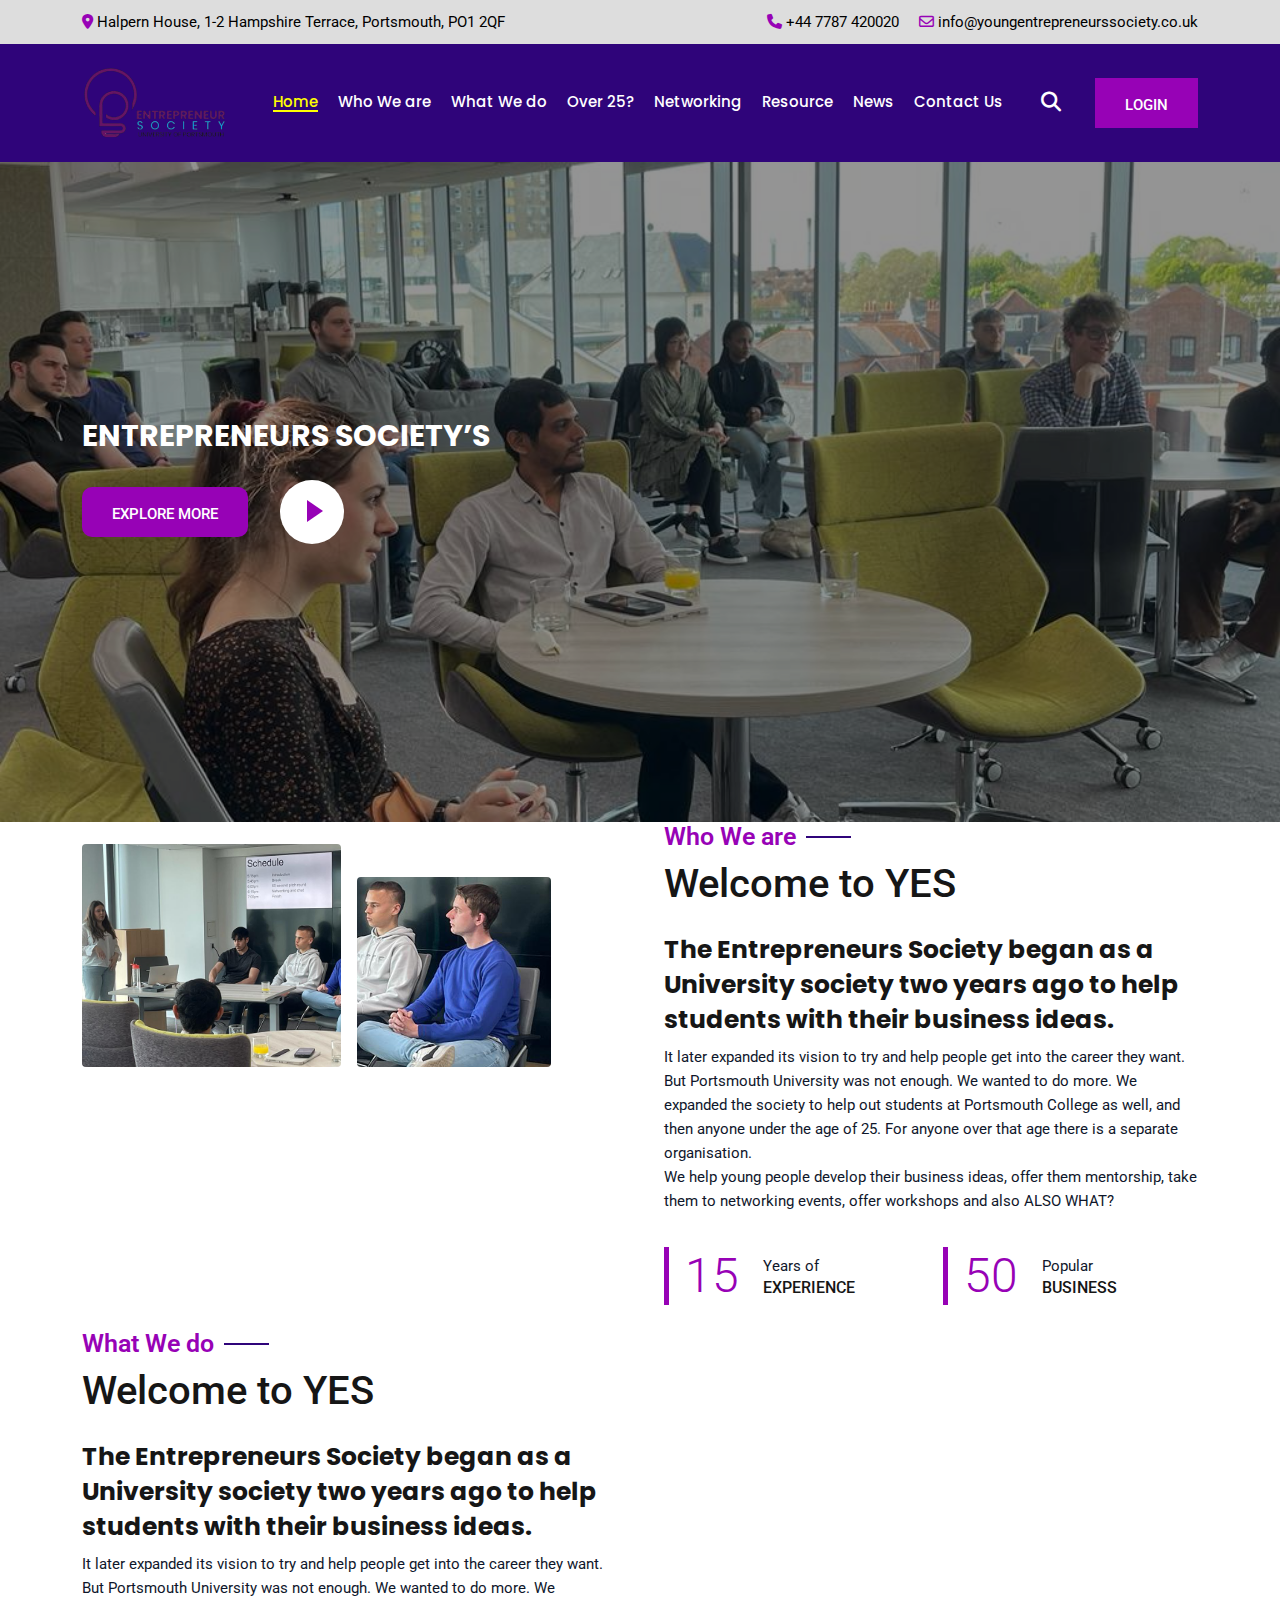
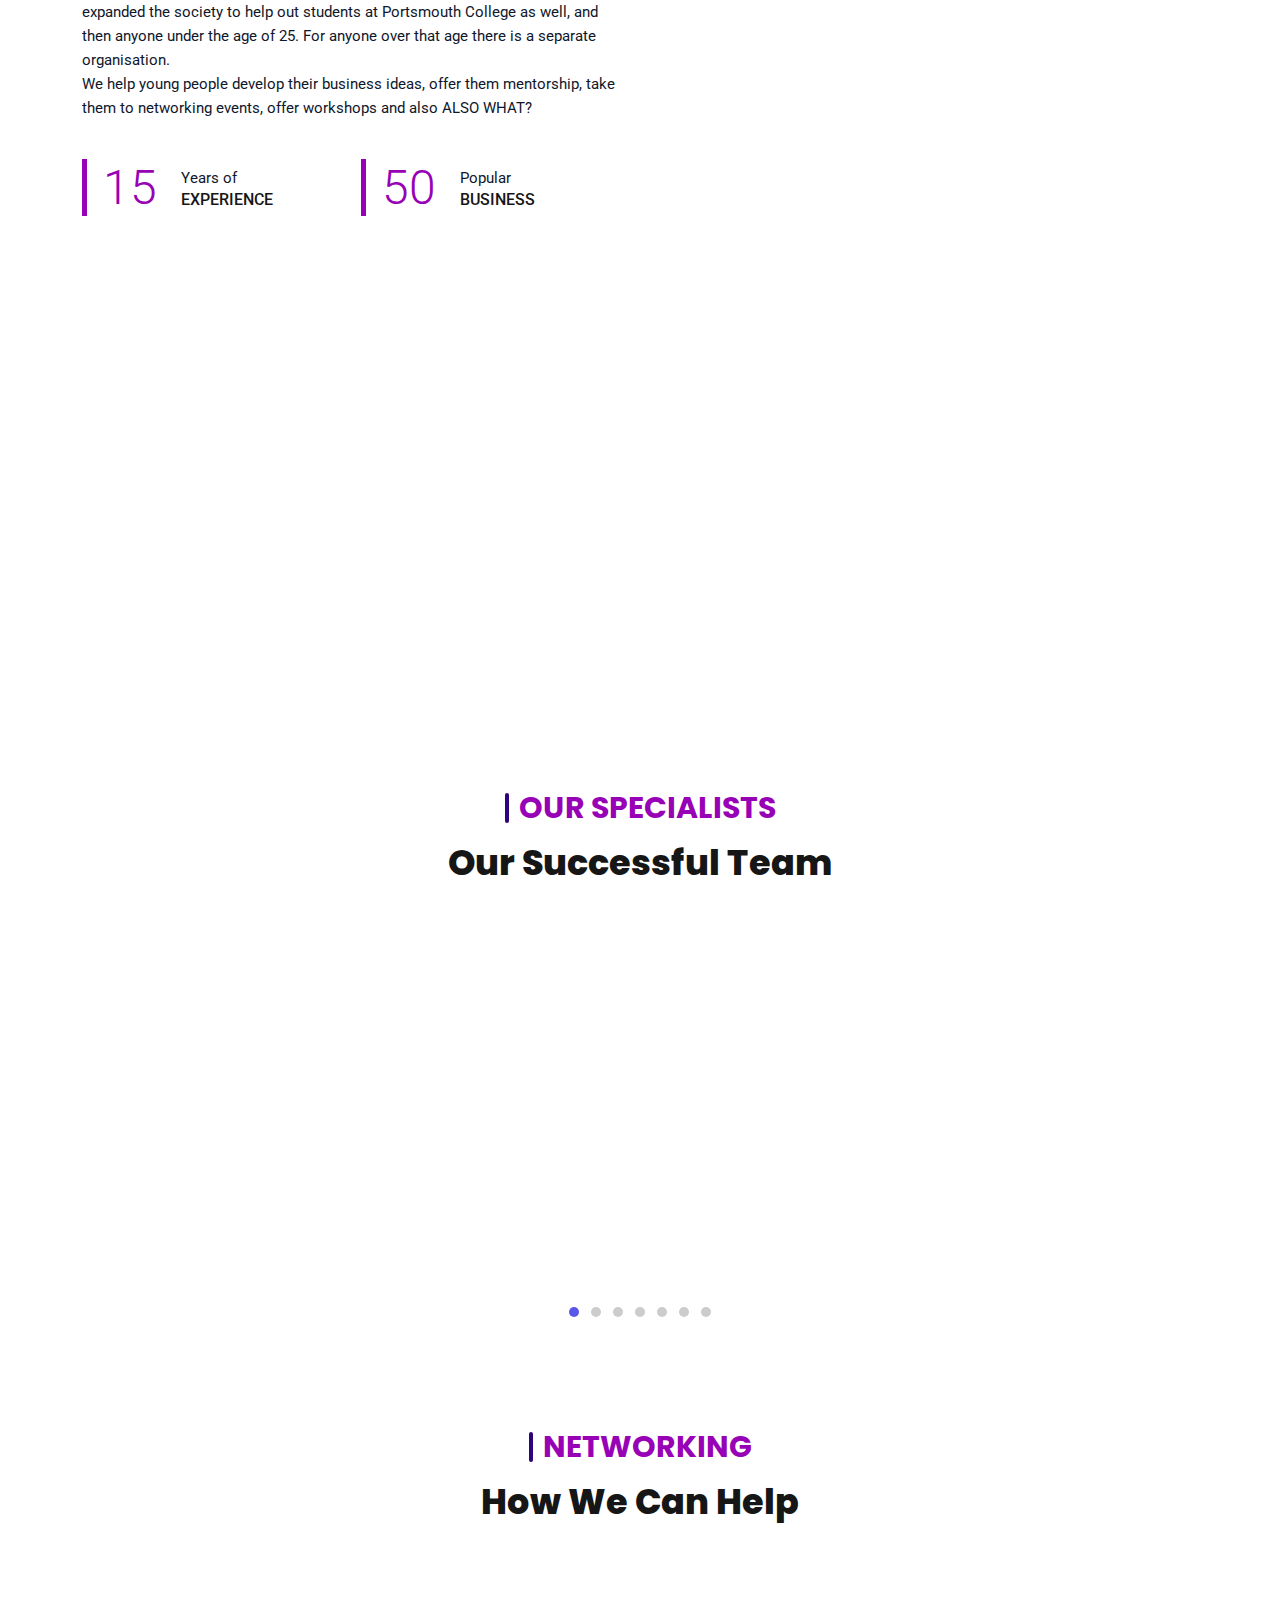
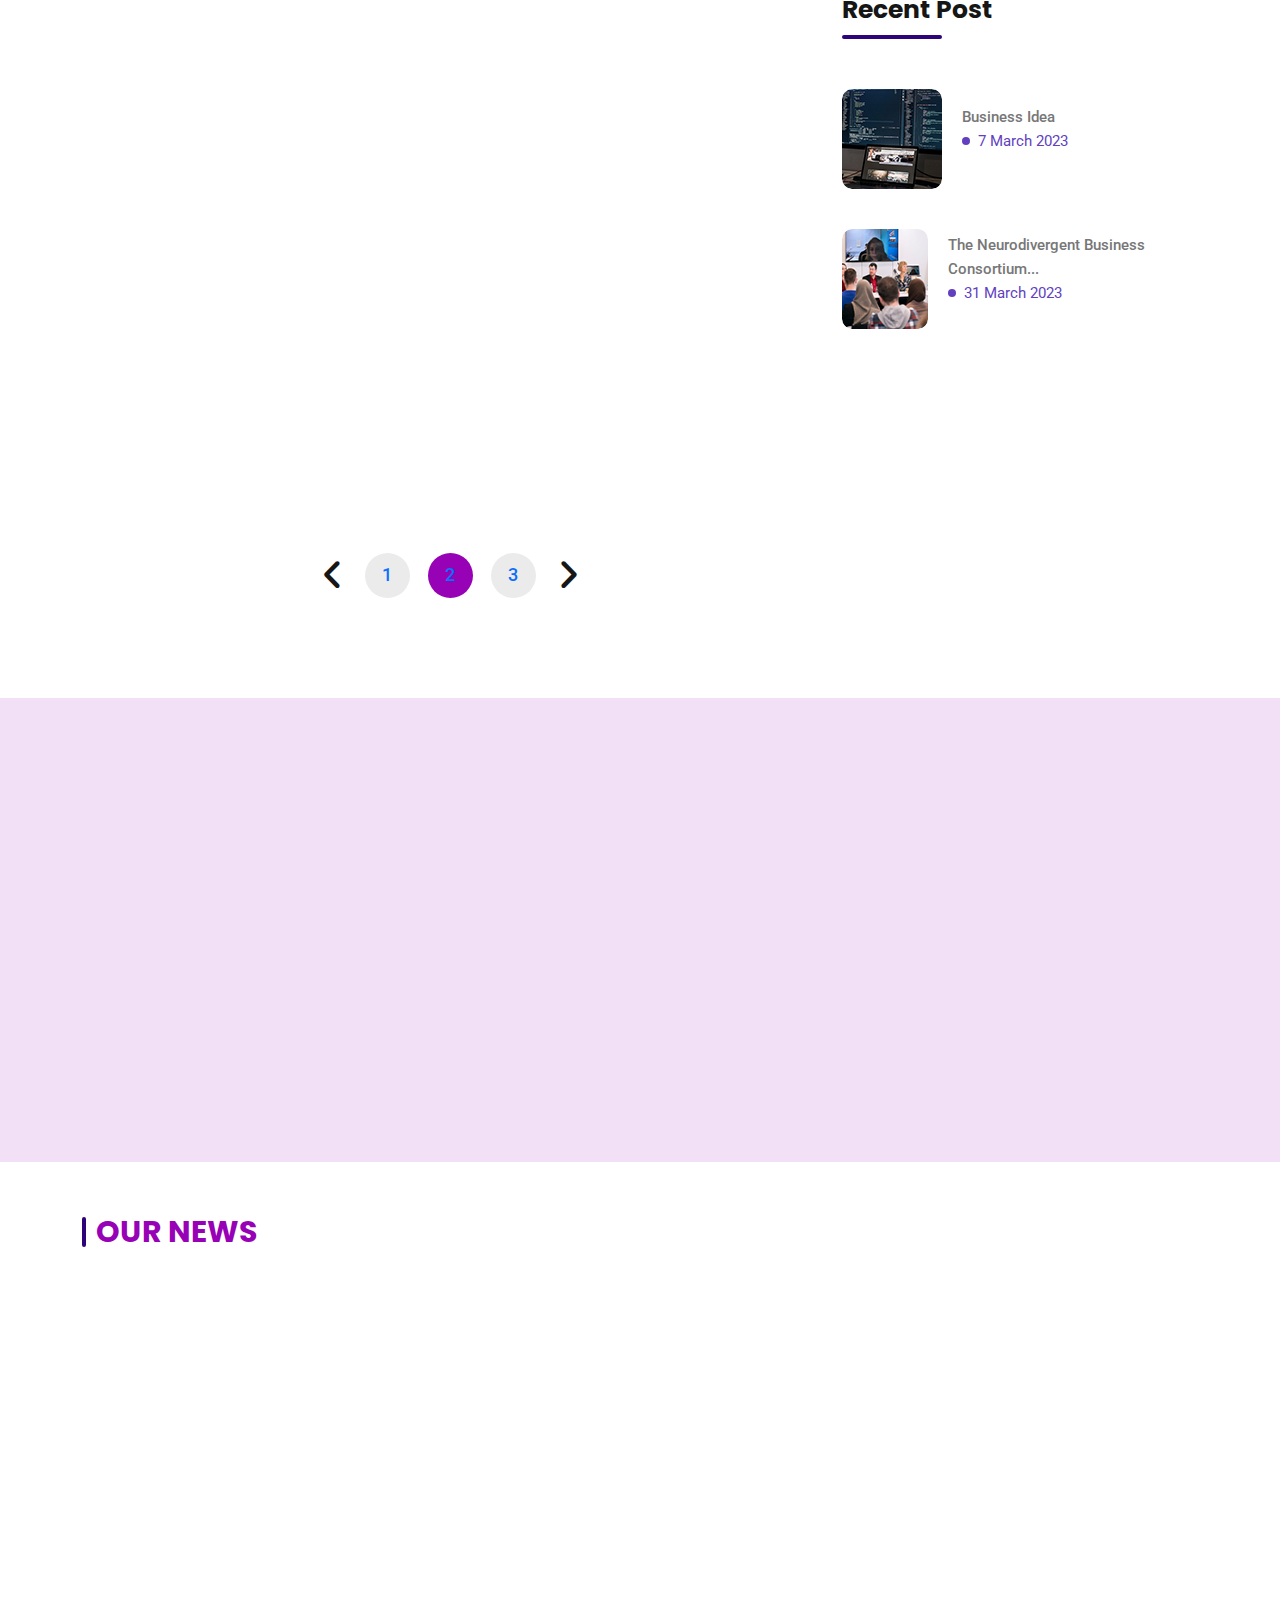
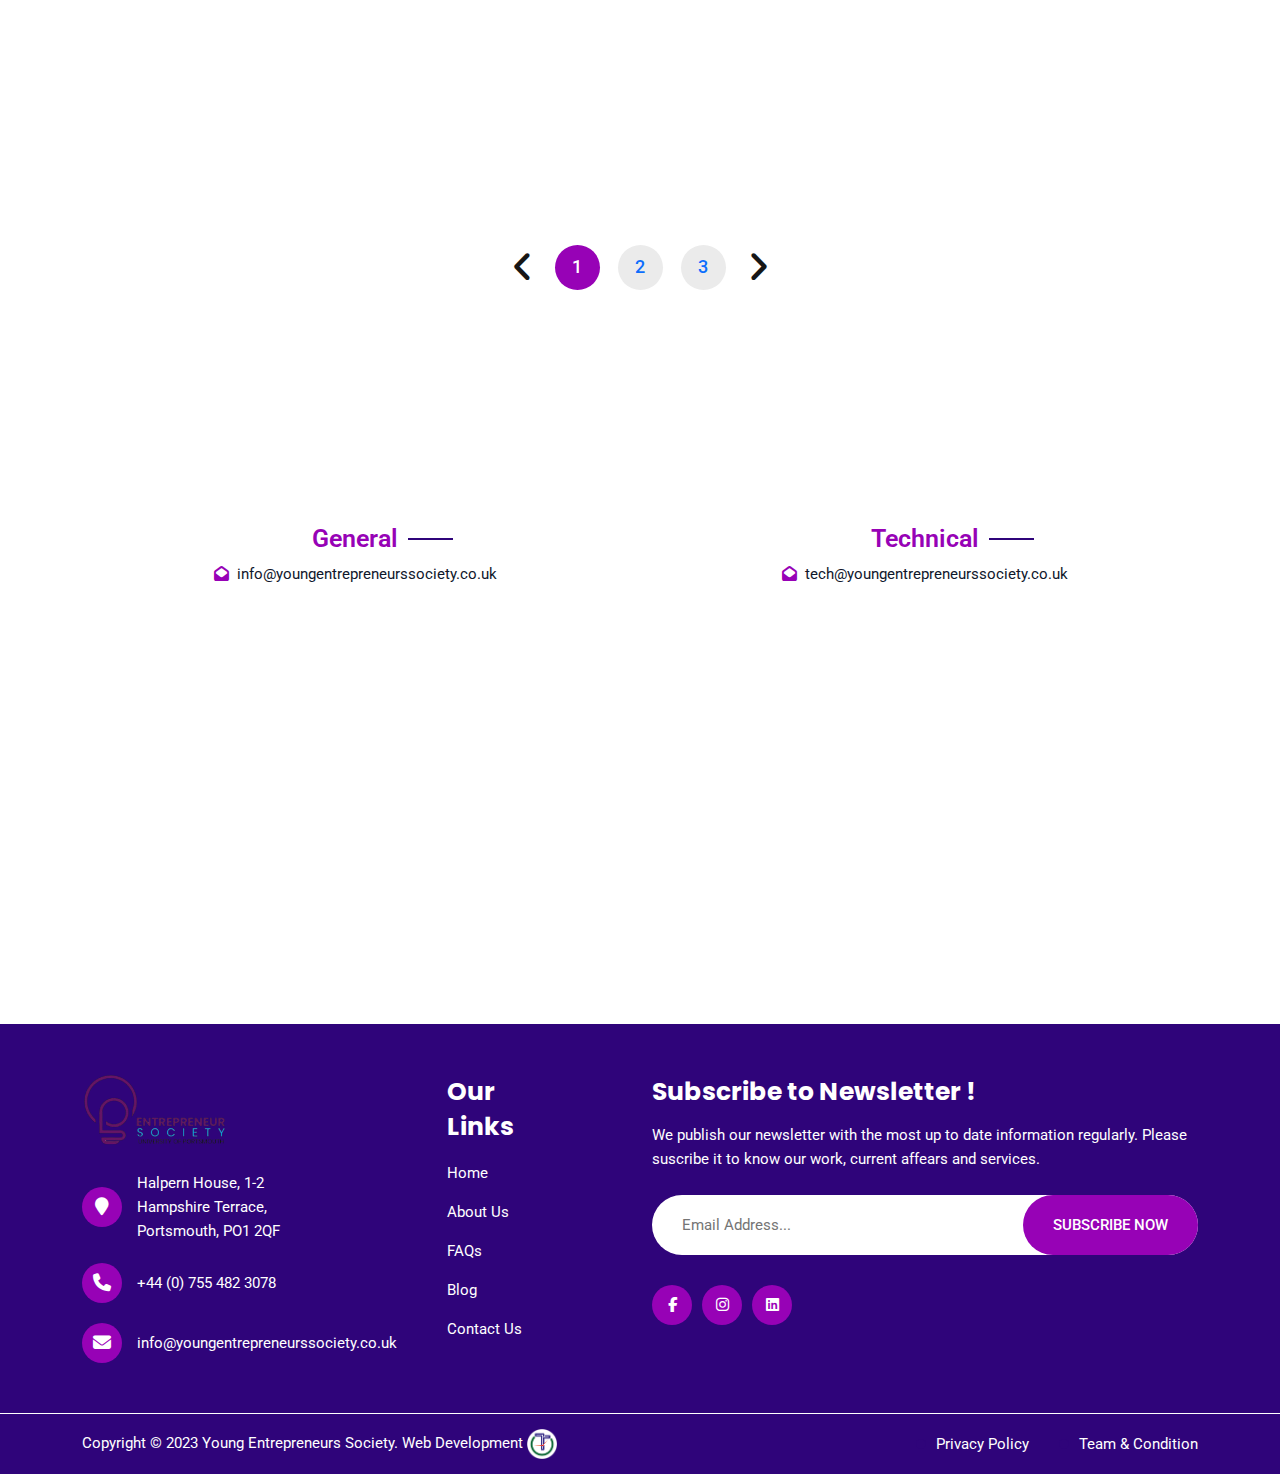
==== commit c75b0bfc: "responive" ====
--- a/index.html
+++ b/index.html
@@ -202,7 +202,7 @@
 <!--Banner End-->
 
     <!--About Start-->
-    <section class="we-are pt-100 pb-100" id="we-are">
+    <section class="we-are pt-70pb-50" id="we-are">
 
         <div class="container">
             <div class="row g-5 align-items-center">
@@ -270,7 +270,7 @@
     <!--About End-->
 
      <!--About Start-->
-     <section class="we-do pt-100 pb-100" id="we-do">
+     <section class="we-do pt-70pb-50" id="we-do">
 
         <div class="container">
             <div class="row g-5 align-items-center">
@@ -374,7 +374,7 @@
 </section>
 
          <!--Team Start-->
-<section class="team pt-100  pb-100" id="team">
+<section class="team pt-70 pb-50" id="team">
 
     <div class="container">
         <div class="row">
@@ -548,7 +548,7 @@
 </section>
 <!--Team End-->
 <!--About End-->
-<section class="main-blog-detail-two networking pt-100  pb-100" id="networking">
+<section class="main-blog-detail-two networking pt-70 pb-50" id="networking">
 
     <div class="container">
         <div class="col-lg-12">
@@ -676,7 +676,7 @@
 
     </section>
 <!--Blog Detail Start-->
-<section class="review pt-100 pb-100" id="review">
+<section class="review pt-70pb-50" id="review">
     <div class="container">
         <div class="text-center wow fadeInUp" data-wow-delay="0.1s">
             <h5 class="section-title text-center text-primary-1 ">HERE'S WHAT OUR CUSTOMER THINK
@@ -889,7 +889,7 @@
 
    
        <!-- Contact Start -->
-    <section class="contact pt-100 pb-50" id="contact">
+    <section class="contact pt-70 pb-50" id="contact">
         <div class="container">
             <div class="text-center wow fadeInUp" data-wow-delay="0.1s">
                 <h5 class="section-title text-center text-primary-1 ">Contact Us
--- a/assets/css/style.css
+++ b/assets/css/style.css
@@ -468,7 +468,7 @@
     padding-top: 95px;
 }
 
-.pt-100 {
+.pt-70 {
     padding-top: 100px;
 }
 
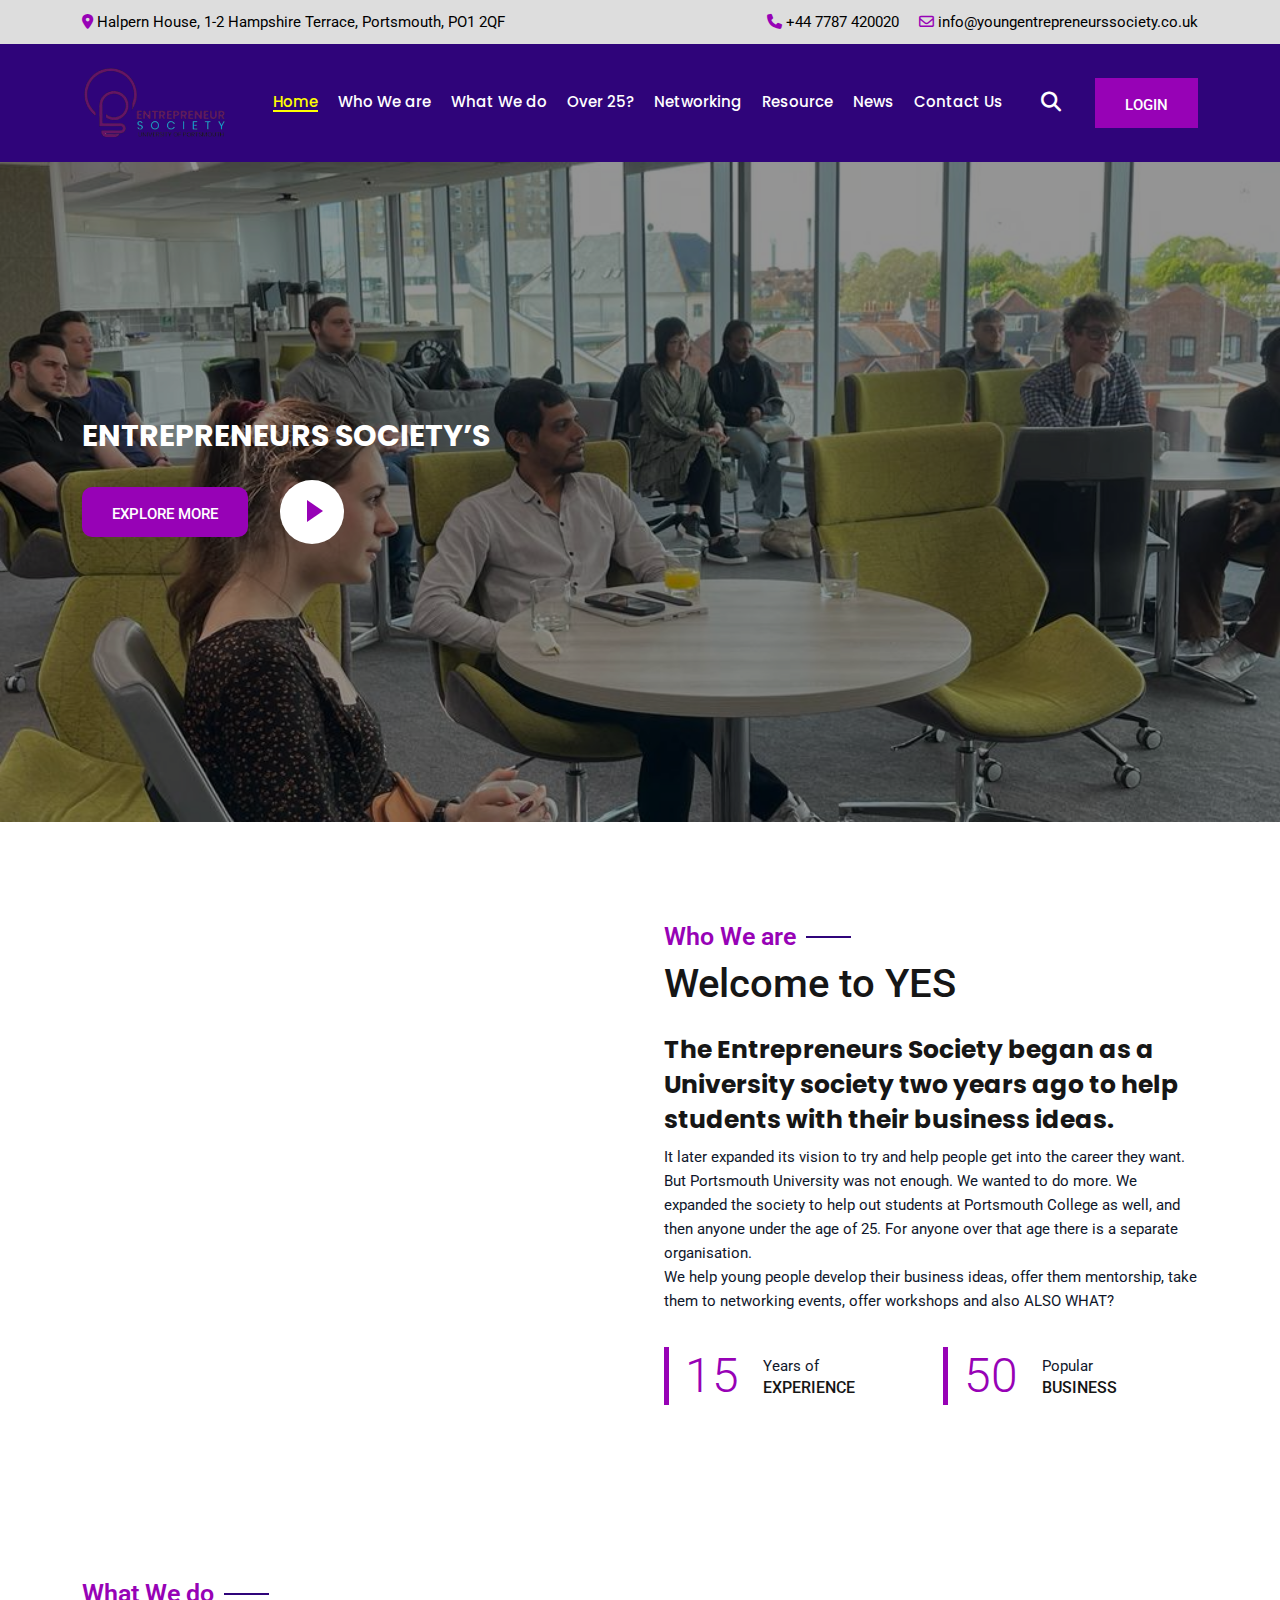
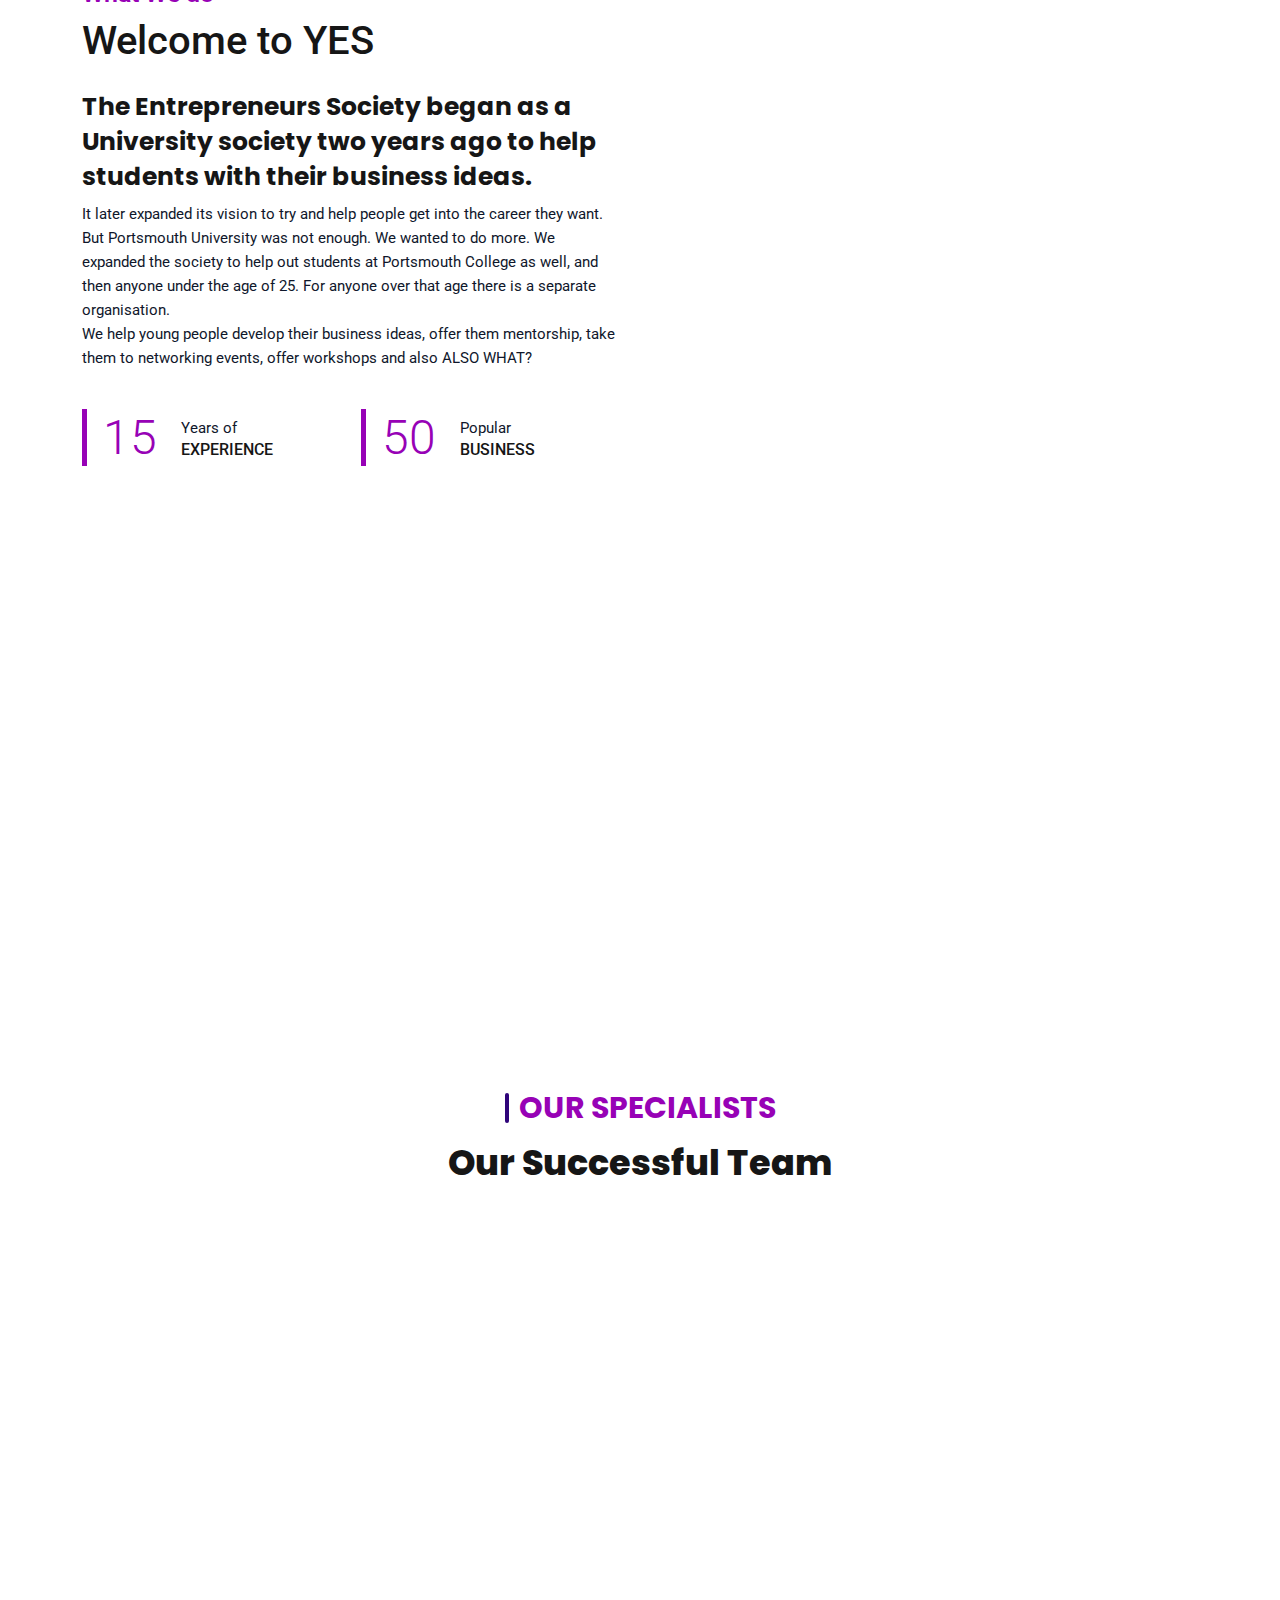
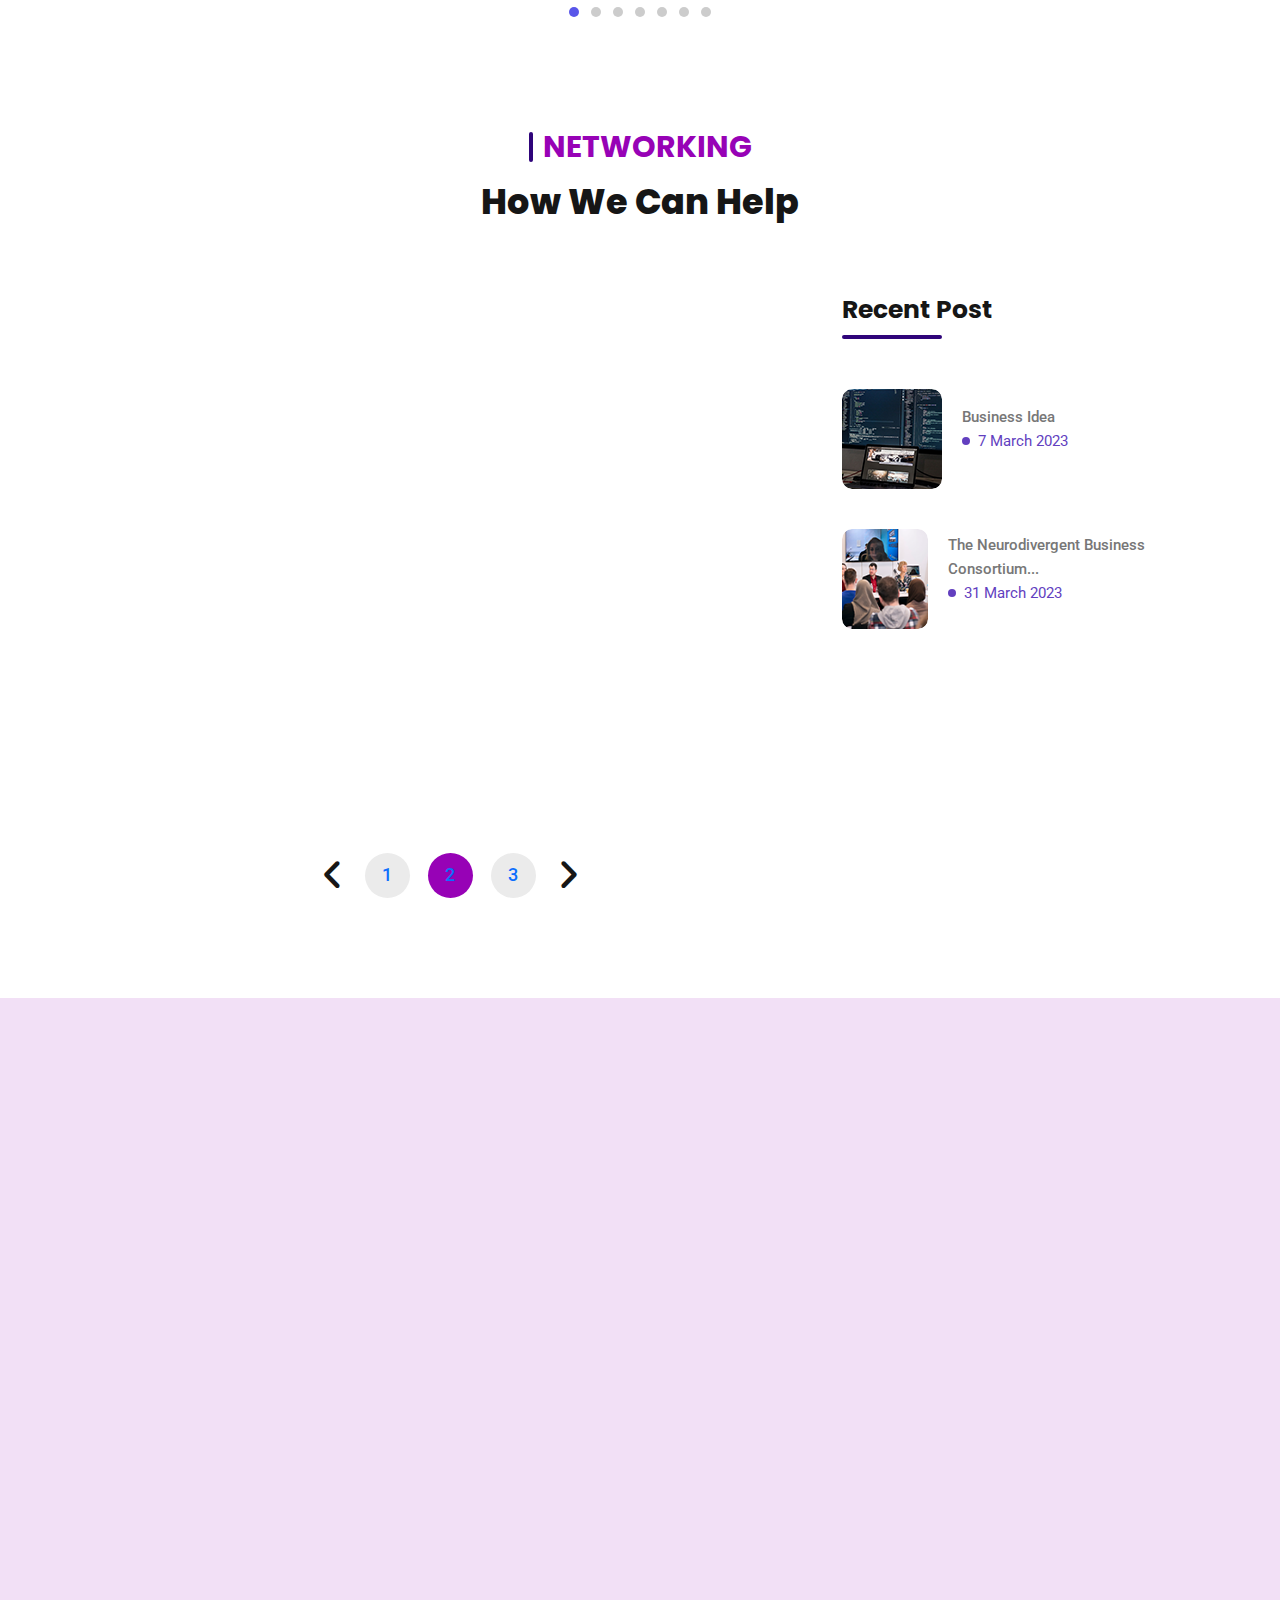
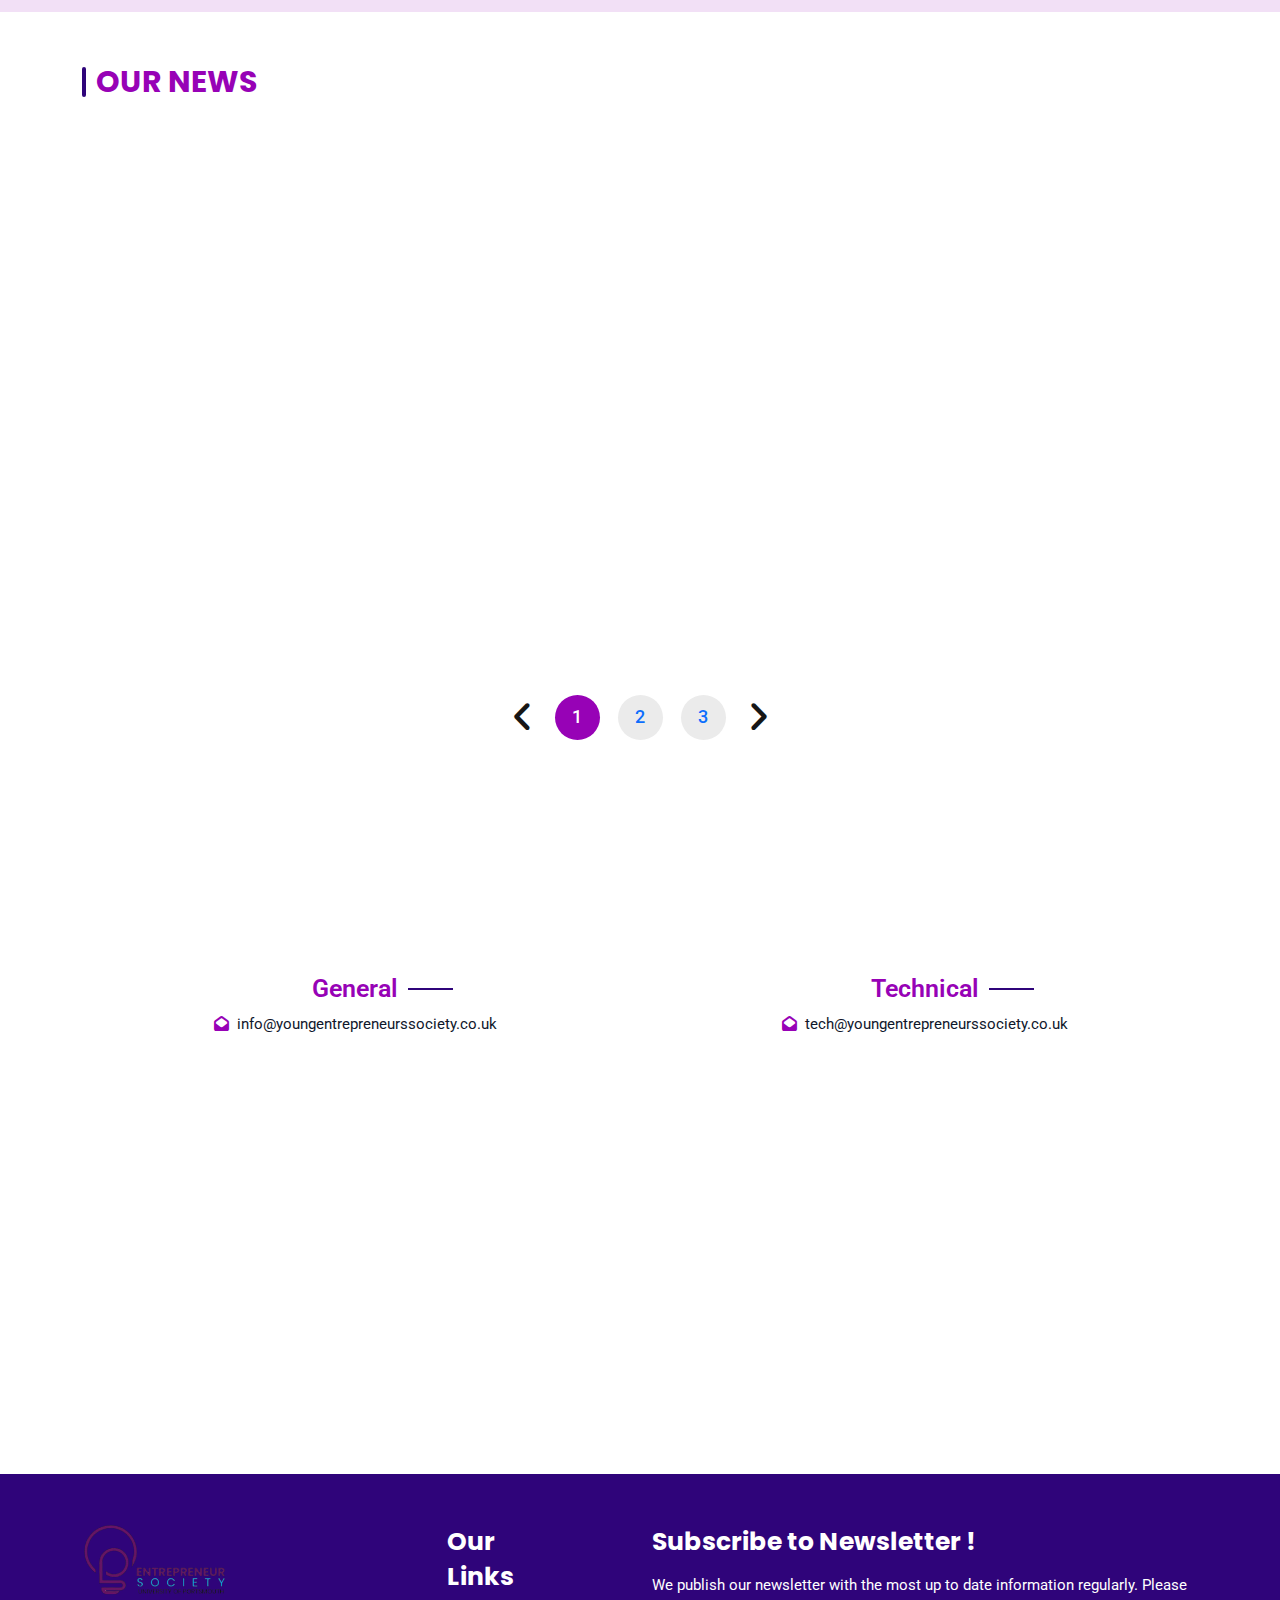
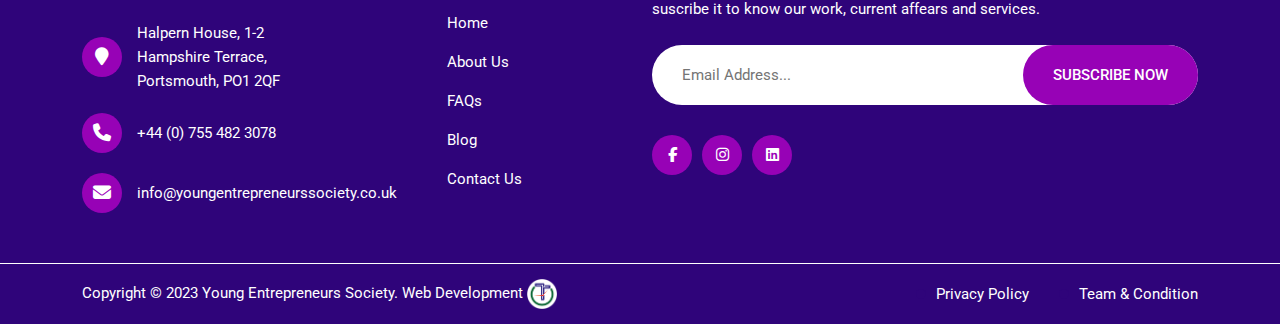
==== commit ba92df9b: "responive" ====
--- a/index.html
+++ b/index.html
@@ -202,7 +202,7 @@
 <!--Banner End-->
 
     <!--About Start-->
-    <section class="we-are pt-70pb-50" id="we-are">
+    <section class="we-are pt-70 pb-50" id="we-are">
 
         <div class="container">
             <div class="row g-5 align-items-center">
@@ -270,7 +270,7 @@
     <!--About End-->
 
      <!--About Start-->
-     <section class="we-do pt-70pb-50" id="we-do">
+     <section class="we-do pt-70 pb-50" id="we-do">
 
         <div class="container">
             <div class="row g-5 align-items-center">
@@ -676,7 +676,7 @@
 
     </section>
 <!--Blog Detail Start-->
-<section class="review pt-70pb-50" id="review">
+<section class="review pt-70 pb-50" id="review">
     <div class="container">
         <div class="text-center wow fadeInUp" data-wow-delay="0.1s">
             <h5 class="section-title text-center text-primary-1 ">HERE'S WHAT OUR CUSTOMER THINK
